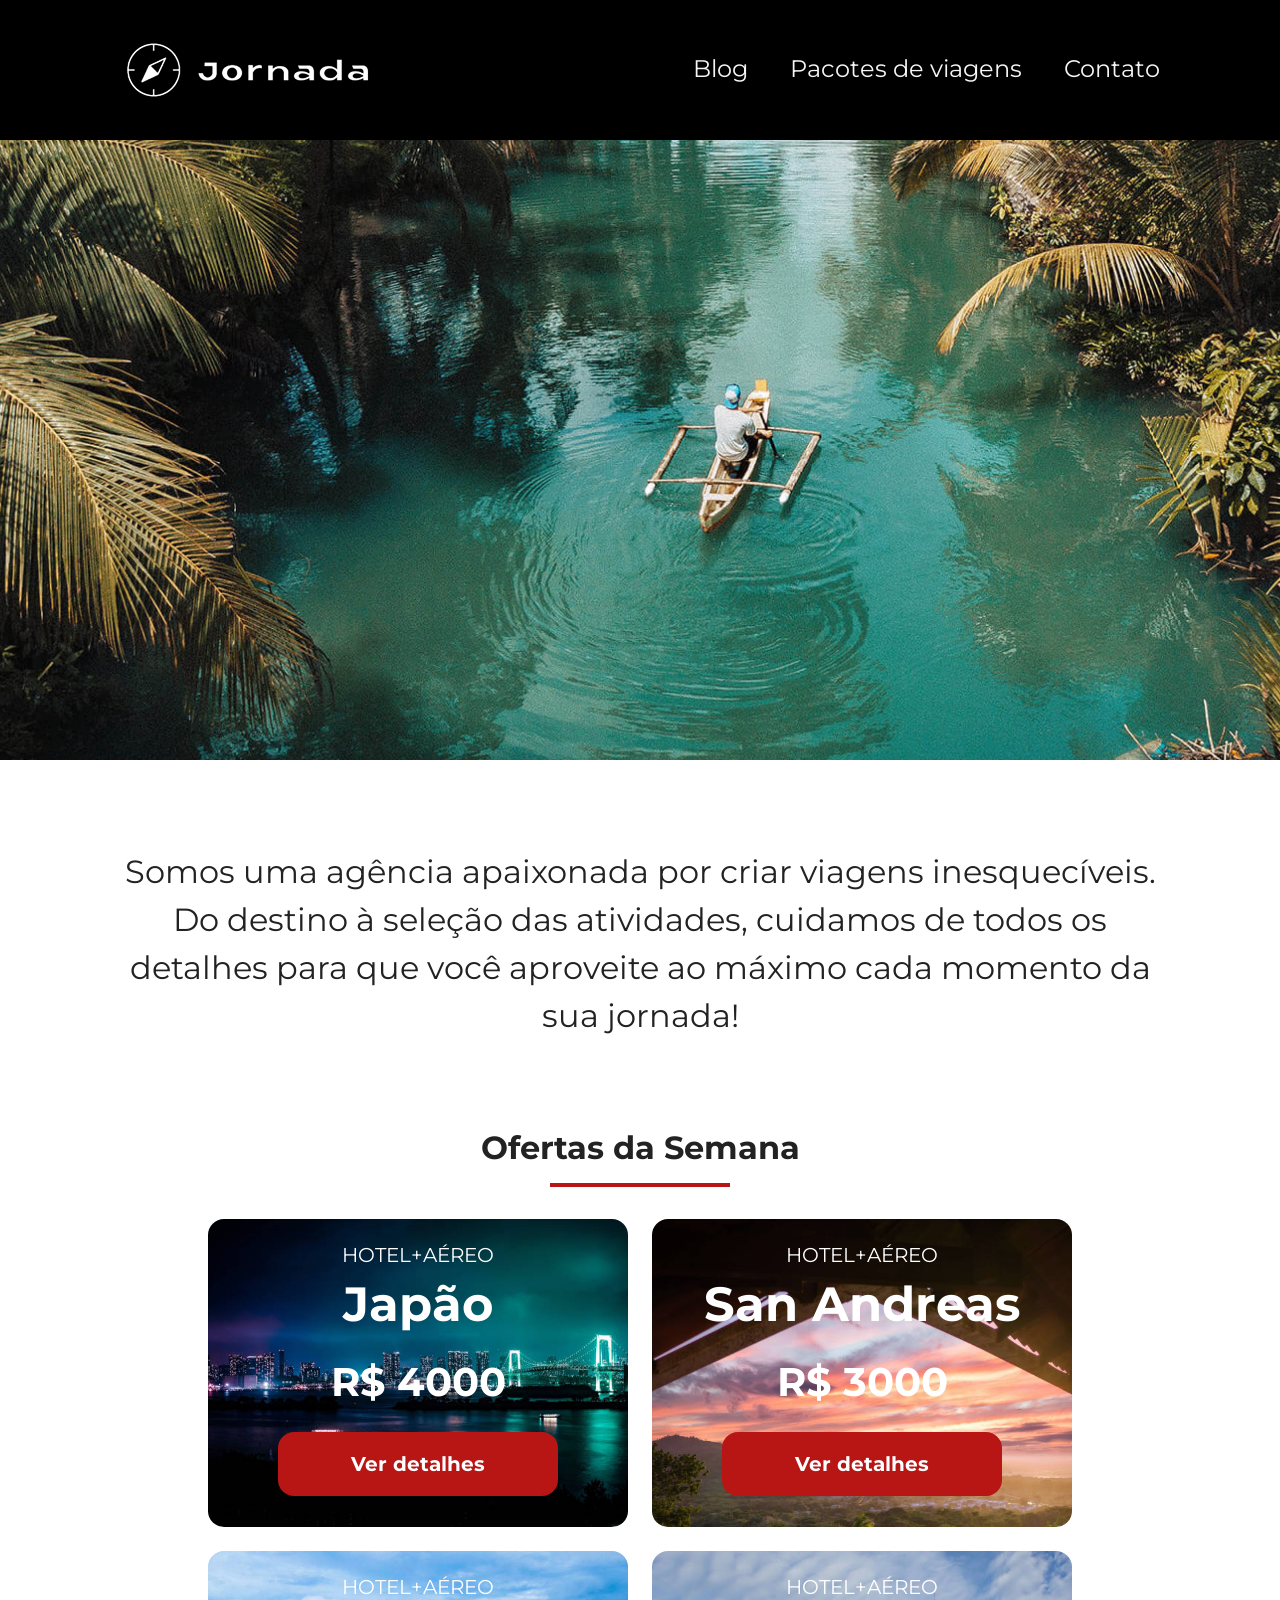
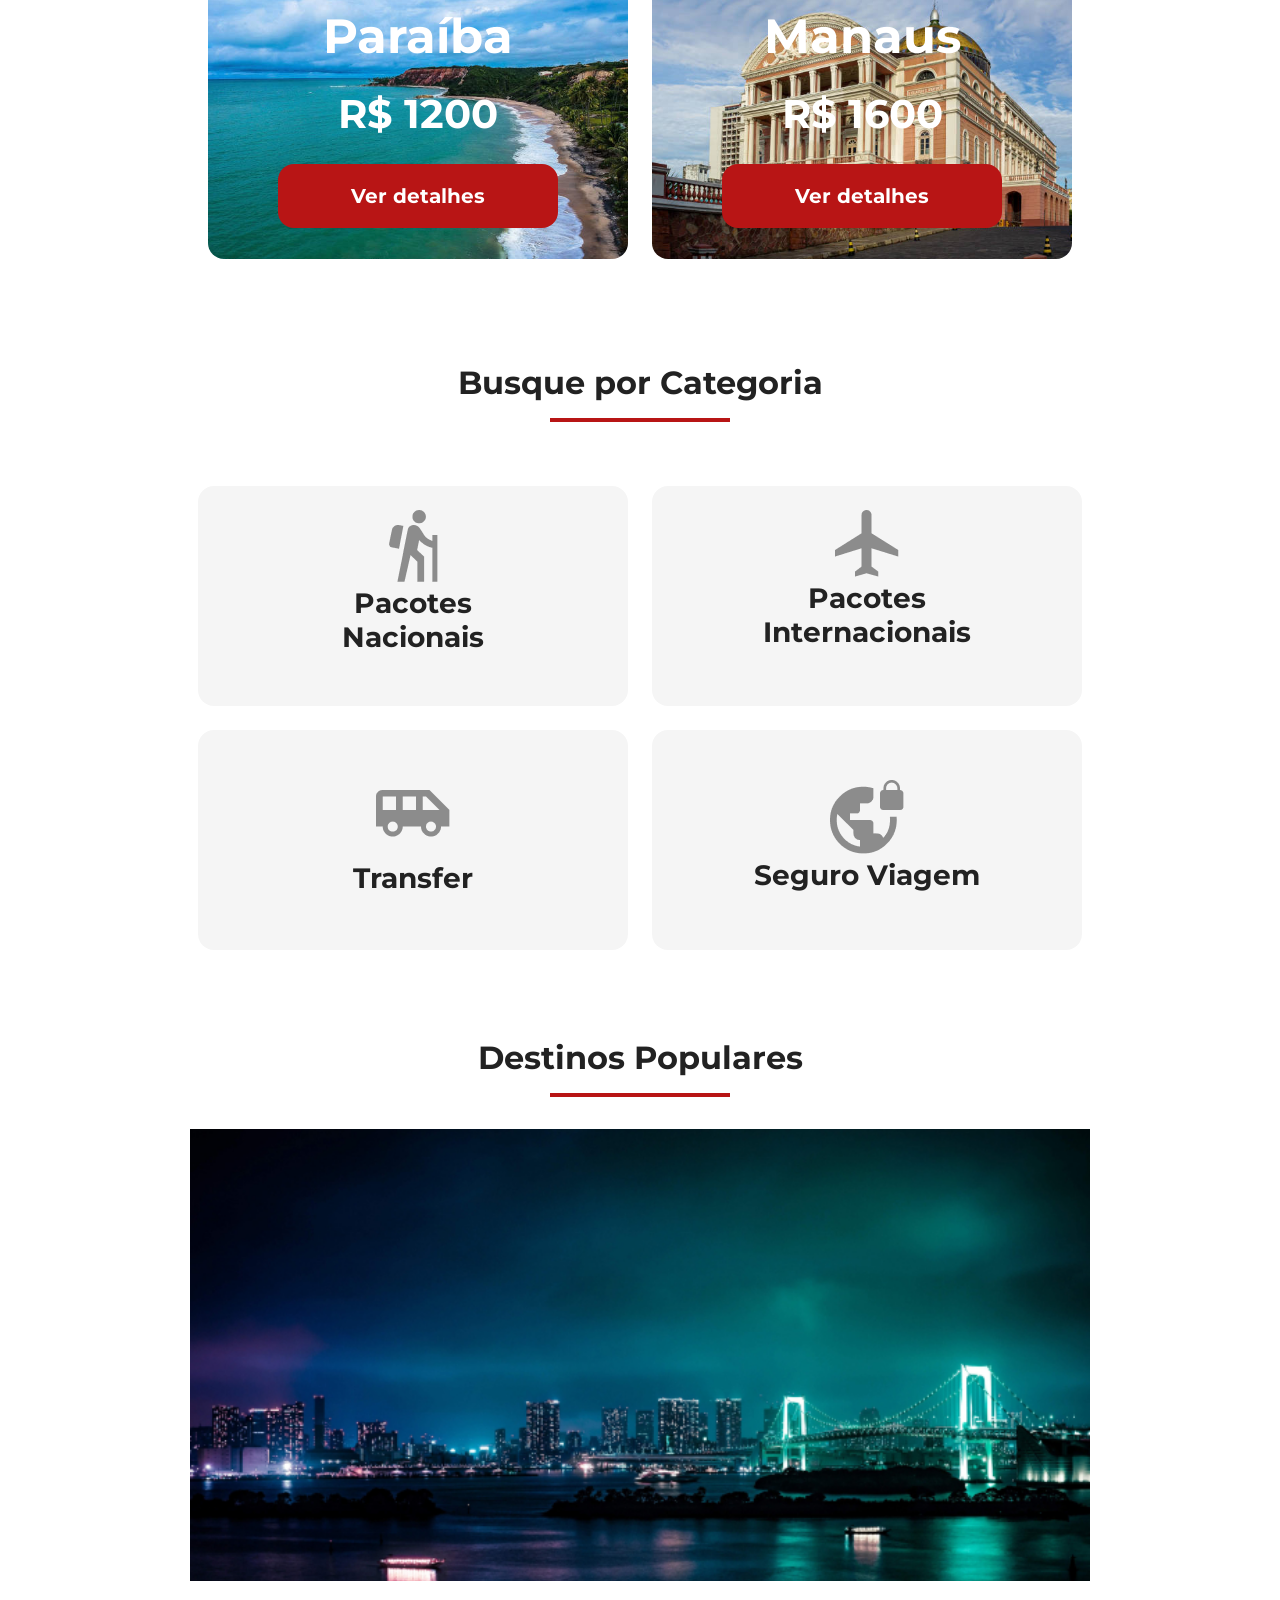
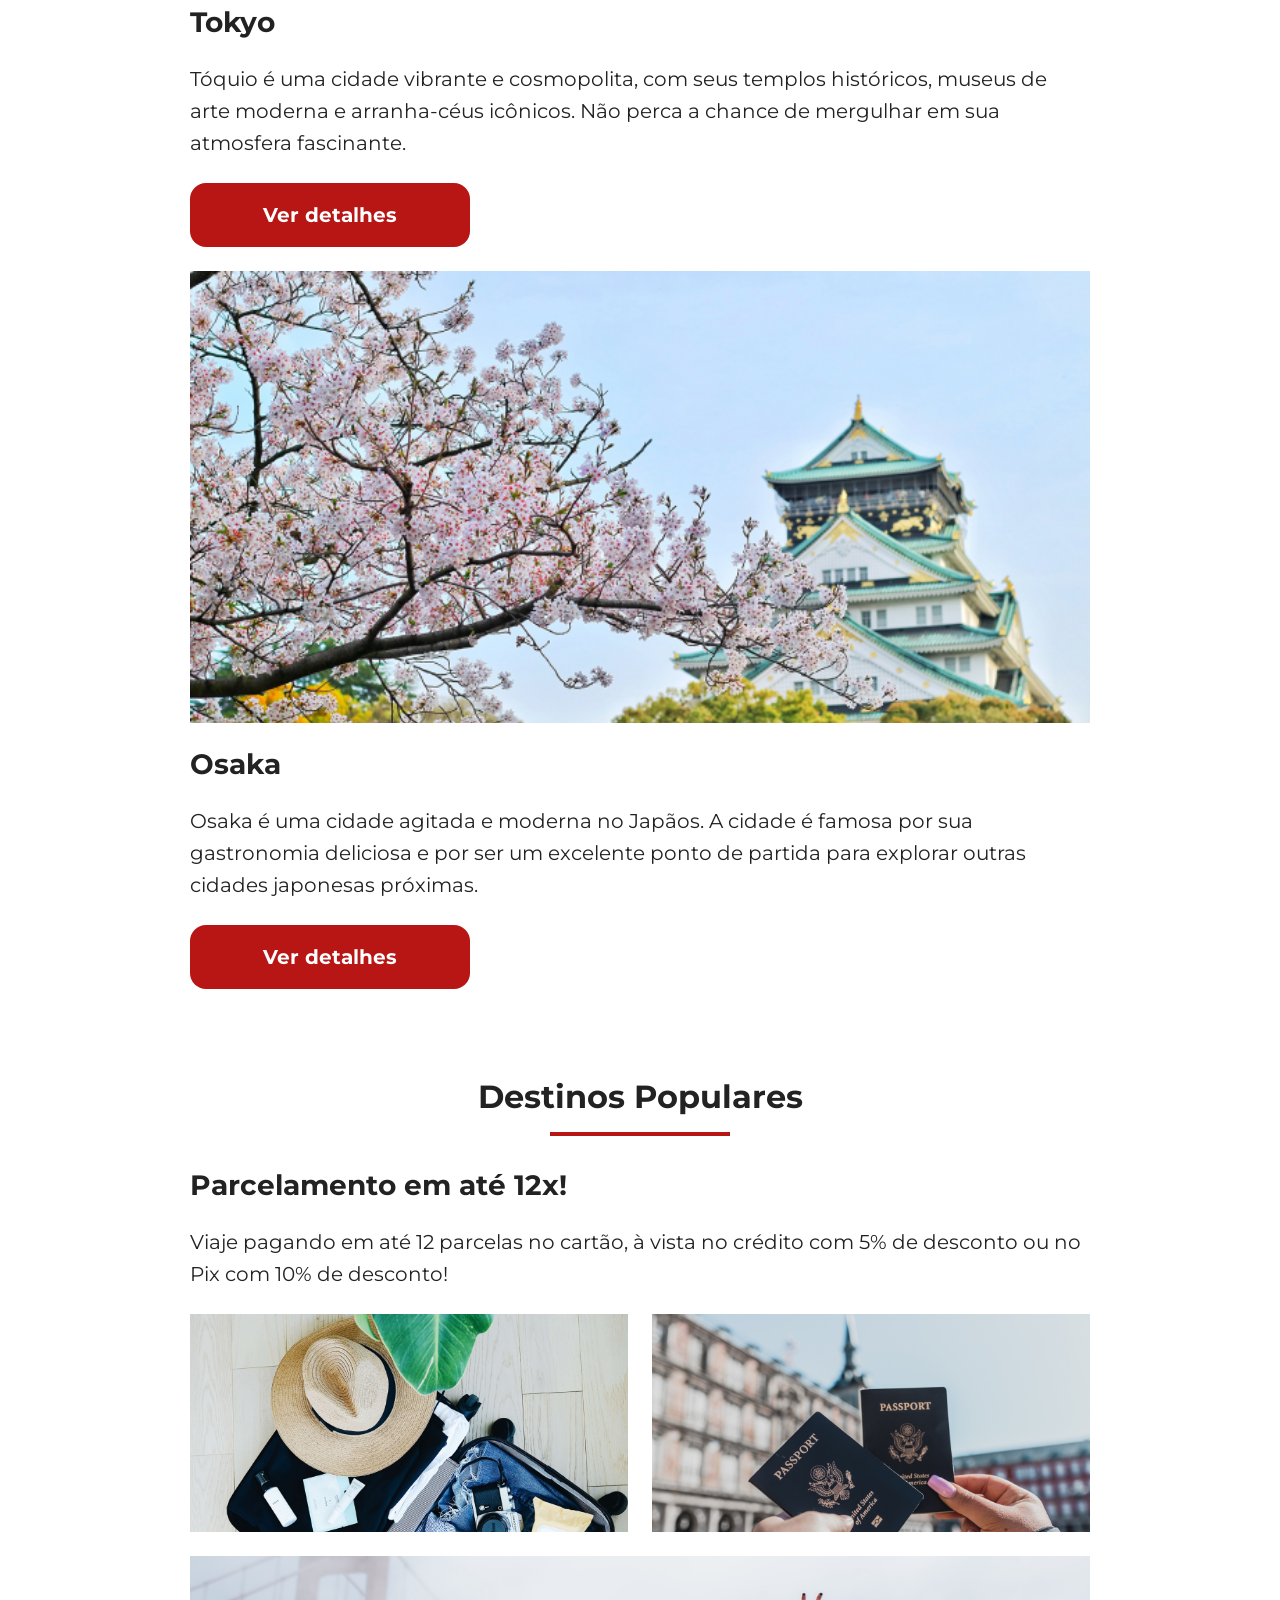
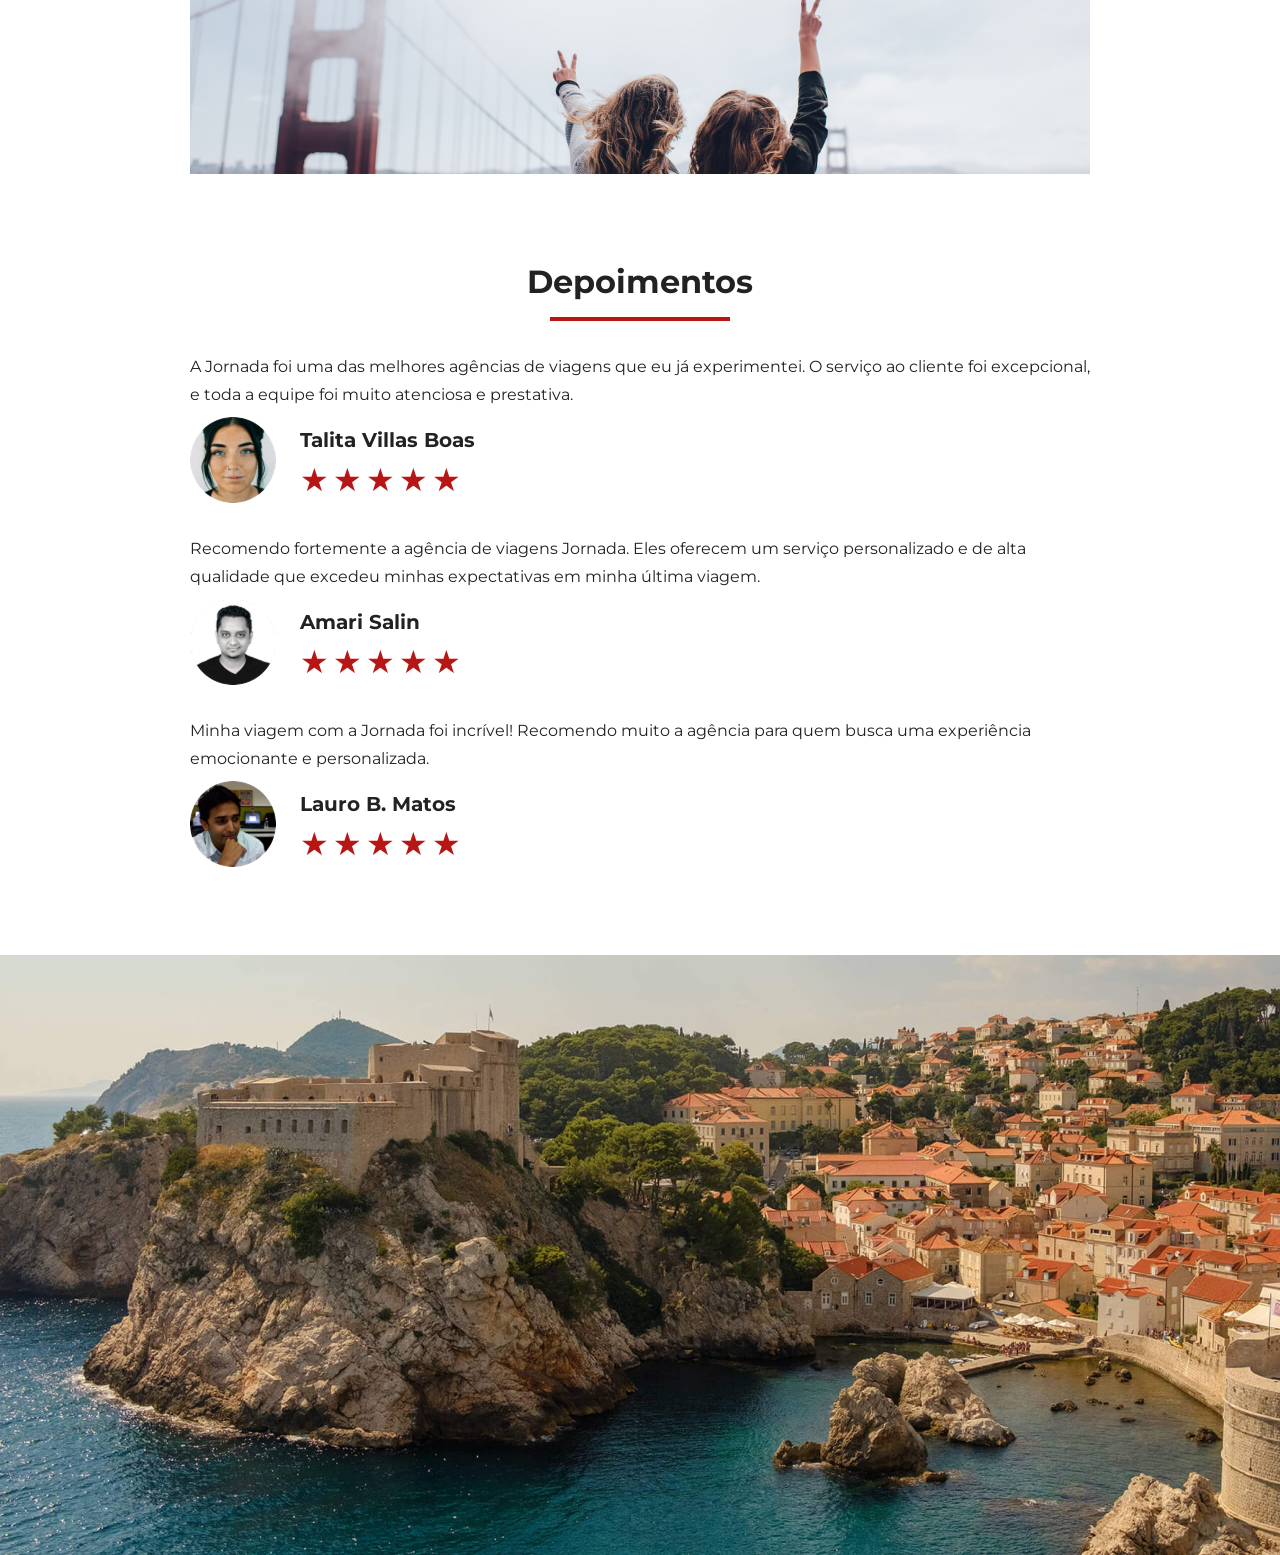
==== index.html @ adf01c49 "Adiciona imagem ao final da pagina" ====
<!doctype html>
<html lang="pt-br">
  <head>
    <meta charset="UTF-8" />
    <meta name="viewport" content="width=device-width, initial-scale=1.0" />
    <link rel="stylesheet" href="/css/style.css" />
    <title>Jornada Viagens</title>
  </head>

  <body>
    <header class="main-header">
      <a class="logo" href="index.html" title="voltar para a página inicial">
        <img
          class="img-mobile"
          src="/img/bulsola-jornada-branca.png"
          alt="Bulsola do logo Jornada Viagens na cor branco"
        />
        <img
          class="img-desktop"
          src="/img/bulsola-texto-jornada-branca.png"
          alt="Logo Jornada Viagens na cor branco"
        />
      </a>
      <div class="navigation-menu">
        <label for="menu">
          <img src="/img/menu.png" alt="menu" />
        </label>
        <input type="checkbox" id="menu" hidden />
        <nav>
          <ul class="list-links">
            <li>
              <a href="blog.html" target="_blank" title="Acessar Blog">Blog</a>
            </li>
            <li>
              <a
                href="pacotes.html"
                target="_blank"
                title="Acessar pacotes de viagens"
                >Pacotes de viagens</a
              >
            </li>
            <li>
              <a href="contato.html" target="_blank" title="Acessar Contato"
                >Contato</a
              >
            </li>
          </ul>
        </nav>
      </div>
    </header>
    <section class="hero">
      <div class="hero-img"></div>
      <h2>
        Somos uma agência apaixonada por criar viagens inesquecíveis. Do destino
        à seleção das atividades, cuidamos de todos os detalhes para que você
        aproveite ao máximo cada momento da sua jornada!
      </h2>
    </section>
    <section class="offers">
      <div class="section-title">
        <h2>Ofertas da Semana</h2>
        <hr />
      </div>
      <div class="offers-cards">
        <article class="card japao">
          <header>
            <p>HOTEL+AÉREO</p>
            <h3>
              Japão
              <br />
              <span>R$ 4000</span>
            </h3>
          </header>
          <footer>
            <a href="#" class="button">Ver detalhes</a>
          </footer>
        </article>

        <article class="card san-andreas">
          <header>
            <p>HOTEL+AÉREO</p>
            <h3>
              San Andreas
              <br />
              <span>R$ 3000</span>
            </h3>
          </header>
          <footer>
            <a href="#" class="button">Ver detalhes</a>
          </footer>
        </article>

        <article class="card paraiba">
          <header>
            <p>HOTEL+AÉREO</p>
            <h3>
              Paraíba
              <br />
              <span>R$ 1200</span>
            </h3>
          </header>
          <footer>
            <a href="#" class="button">Ver detalhes</a>
          </footer>
        </article>

        <article class="card manaus">
          <header>
            <p>HOTEL+AÉREO</p>
            <h3>
              Manaus
              <br />
              <span>R$ 1600</span>
            </h3>
          </header>
          <footer>
            <a href="#" class="button">Ver detalhes</a>
          </footer>
        </article>
      </div>
    </section>
    <section class="categories">
      <div class="section-title">
        <h2>Busque por Categoria</h2>
        <hr />
      </div>
      <div class="categories-cards">
        <a
          href="#"
          class="card"
          target="_blank"
          title="Busque pela categoria Pacotes Nacionais"
        >
          <img
            src="/img/icone-caminhada.png"
            alt="ícone cinza representando uma pessoa fazendo tracking"
          />
          <h3 class="content-title">
            Pacotes <br />
            Nacionais
          </h3>
        </a>

        <a
          href="#"
          class="card"
          target="_blank"
          title="Busque pela categoria Pacotes Internacionais"
        >
          <img
            src="/img/icone-aviao.png"
            alt="ícone cinza representando um avião"
          />
          <h3 class="content-title">
            Pacotes <br />
            Internacionais
          </h3>
        </a>

        <a
          href="#"
          class="card single-line transfer"
          target="_blank"
          title="Busque pela categoria Transfer"
        >
          <img
            src="/img/icone-onibus.png"
            alt="ícone cinza representando um ônibus"
          />
          <h3 class="content-title">Transfer</h3>
        </a>

        <a
          href="#"
          class="card single-line"
          target="_blank"
          title="Busque pela categoria Seguro Viagem"
        >
          <img
            src="/img/icone-globo-com-cadiado.png"
            alt="ícone cinza representando o planeta terra com um cadeado"
          />
          <h3 class="content-title">Seguro Viagem</h3>
        </a>
      </div>
    </section>
    <section class="destinations">
      <div class="section-title">
        <h2>Destinos Populares</h2>
        <hr />
      </div>
      <div class="destination-items">
        <article class="item tokyo">
          <header>
            <div class="img-item"></div>
            <h4 class="content-title">Tokyo</h4>
          </header>
          <p class="content-text">
            Tóquio é uma cidade vibrante e cosmopolita, com seus templos
            históricos, museus de arte moderna e arranha-céus icônicos. Não
            perca a chance de mergulhar em sua atmosfera fascinante.
          </p>
          <footer>
            <a
              href="#"
              class="button"
              target="_blank"
              title="Veja mais detalhes de destino Tokyo"
              >Ver detalhes</a
            >
          </footer>
        </article>

        <article class="item osaka">
          <header>
            <div class="img-item"></div>
            <h4 class="content-title">Osaka</h4>
          </header>
          <p class="content-text">
            Osaka é uma cidade agitada e moderna no Japãos. A cidade é famosa
            por sua gastronomia deliciosa e por ser um excelente ponto de
            partida para explorar outras cidades japonesas próximas.
          </p>
          <footer>
            <a
              href="#"
              class="button"
              target="_blank"
              title="Veja mais detalhes do destino Osaka"
              >Ver detalhes</a
            >
          </footer>
        </article>
      </div>
    </section>
    <section class="payments">
      <div class="section-title">
        <h2>Destinos Populares</h2>
        <hr />
      </div>
      <div class="content-container">
        <div class="text-content">
          <h3 class="content-title">Parcelamento em até 12x!</h3>
          <p class="content-text">
            Viaje pagando em até 12 parcelas no cartão, à vista no crédito com
            5% de desconto ou no Pix com 10% de desconto!
          </p>
        </div>
        <div class="image-gallery">
          <div class="image first"></div>
          <div class="image second"></div>
          <div class="image third colspan-2"></div>
        </div>
      </div>
    </section>
    <section class="testimonials">
      <div class="section-title">
        <h2>Depoimentos</h2>
        <hr /> 
      </div>
      <div class="testimonials-container">
        <article>
          <header>
            <p>A Jornada foi uma das melhores agências de viagens que eu já experimentei. O serviço ao cliente foi excepcional, e toda a equipe foi muito atenciosa e prestativa.</p>
          </header>
          <footer>
            <img src="/img/avatar-talita.png" alt="imagem de perfil de Talita Villas Boas">
            <div class="profile-content">
              <h4>Talita Villas Boas</h4>
              <div class="rating">
                <span class="star">★</span>
                <span class="star">★</span>
                <span class="star">★</span>
                <span class="star">★</span>
                <span class="star">★</span>
              </div>
            </div>
          </footer>
        </article>
        <article>
          <header>
            <p>Recomendo fortemente a agência de viagens Jornada. Eles oferecem um serviço personalizado e de alta qualidade que excedeu minhas expectativas em minha última viagem.</p>
          </header>
          <footer>
            <img src="/img/avatar-amari.png" alt="imagem de perfil de Talita Villas Boas">
            <div class="profile-content">
              <h4>Amari Salin</h4>
              <div class="rating">
                <span class="star">★</span>
                <span class="star">★</span>
                <span class="star">★</span>
                <span class="star">★</span>
                <span class="star">★</span>
              </div>
            </div>
          </footer>
        </article>
        <article>
          <header>
            <p>Minha viagem com a Jornada foi incrível! Recomendo muito a agência para quem busca uma experiência emocionante e personalizada.</p>
          </header>
          <footer>
            <img src="/img/avatar-lauro.png" alt="imagem de perfil de Talita Villas Boas">
            <div class="profile-content">
              <h4>Lauro B. Matos</h4>
              <div class="rating">
                <span class="star">★</span>
                <span class="star">★</span>
                <span class="star">★</span>
                <span class="star">★</span>
                <span class="star">★</span>
              </div>
            </div>
          </footer>
        </article>
      </div>
    </section>
    <div class="bottom-hero">
      <div class="hero-img"></div>
    </div>
    <footer></footer>
  </body>
</html>
---- css/style.css ----
@import url(global.css);
@import url(header.css);
@import url(hero.css);
@import url(offers.css);
@import url(categories.css);
@import url(destinations.css);
@import url(payments.css);
@import url(testimonials.css);
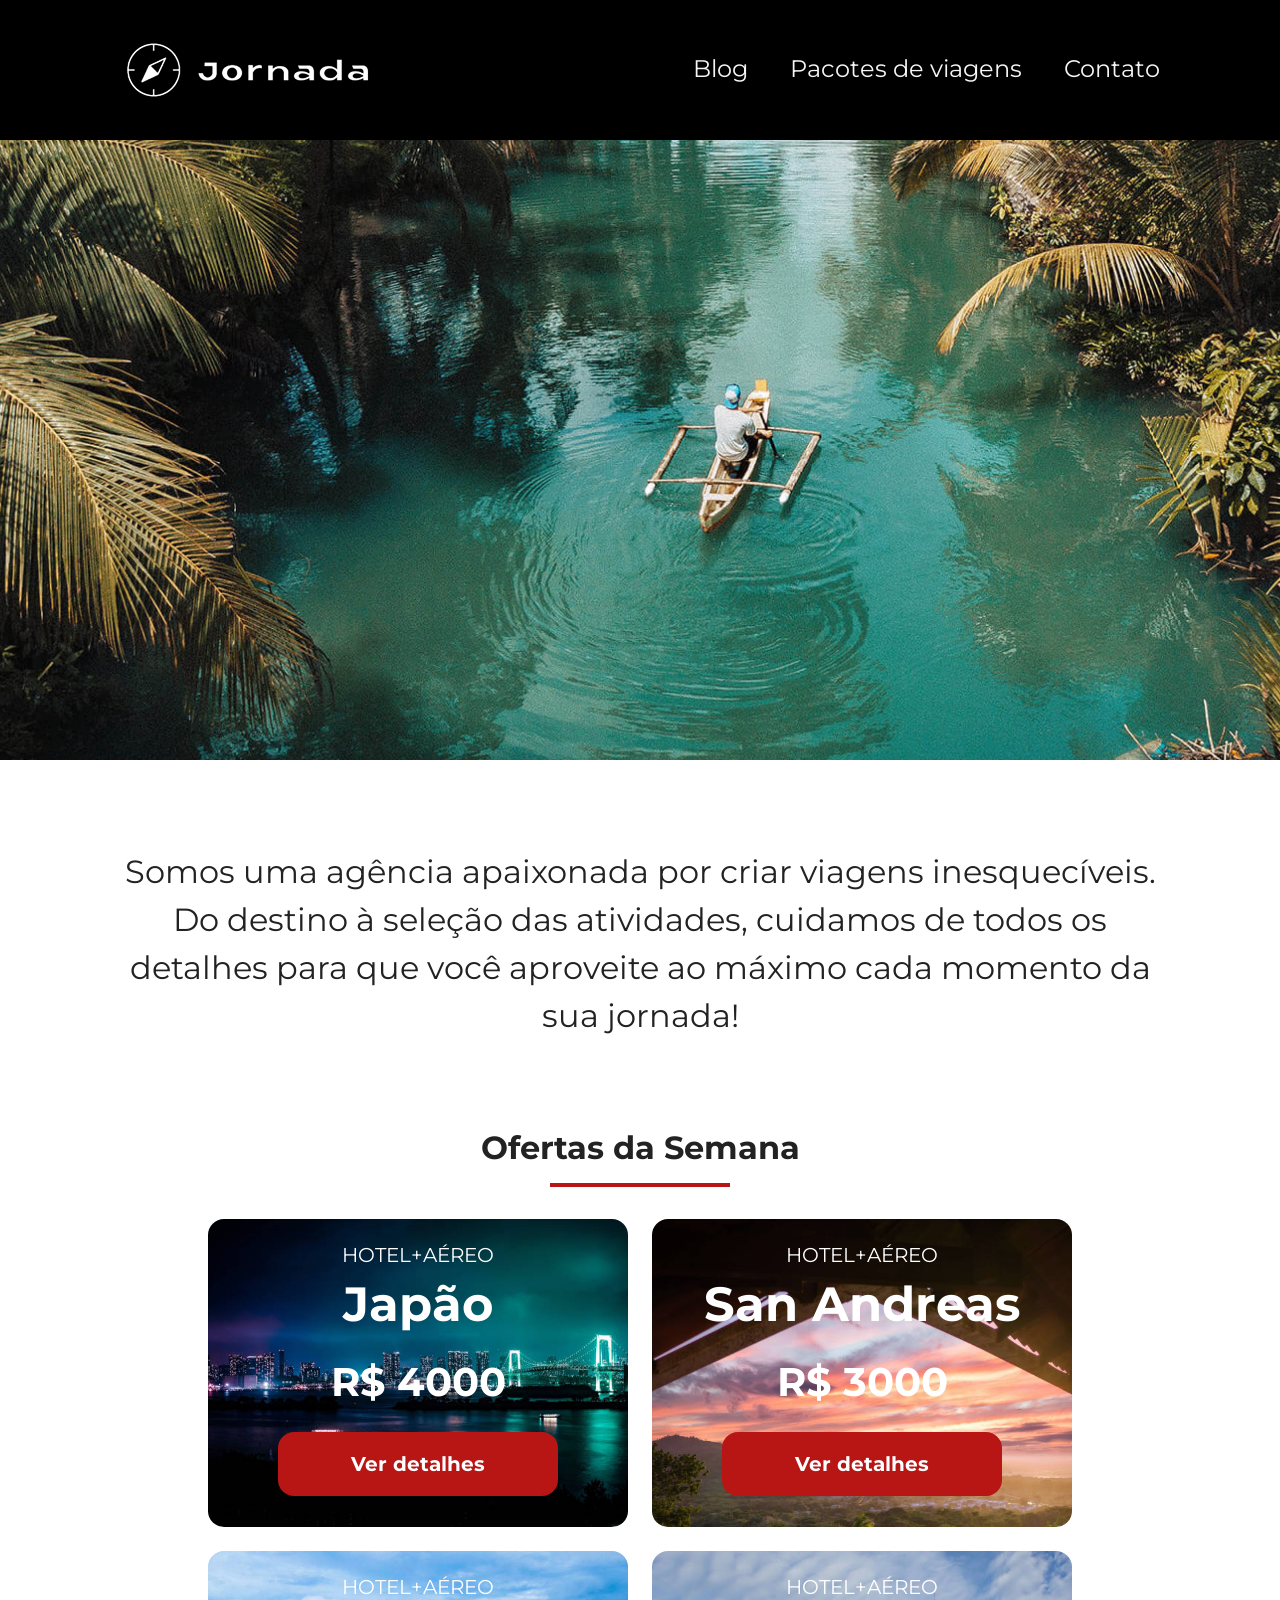
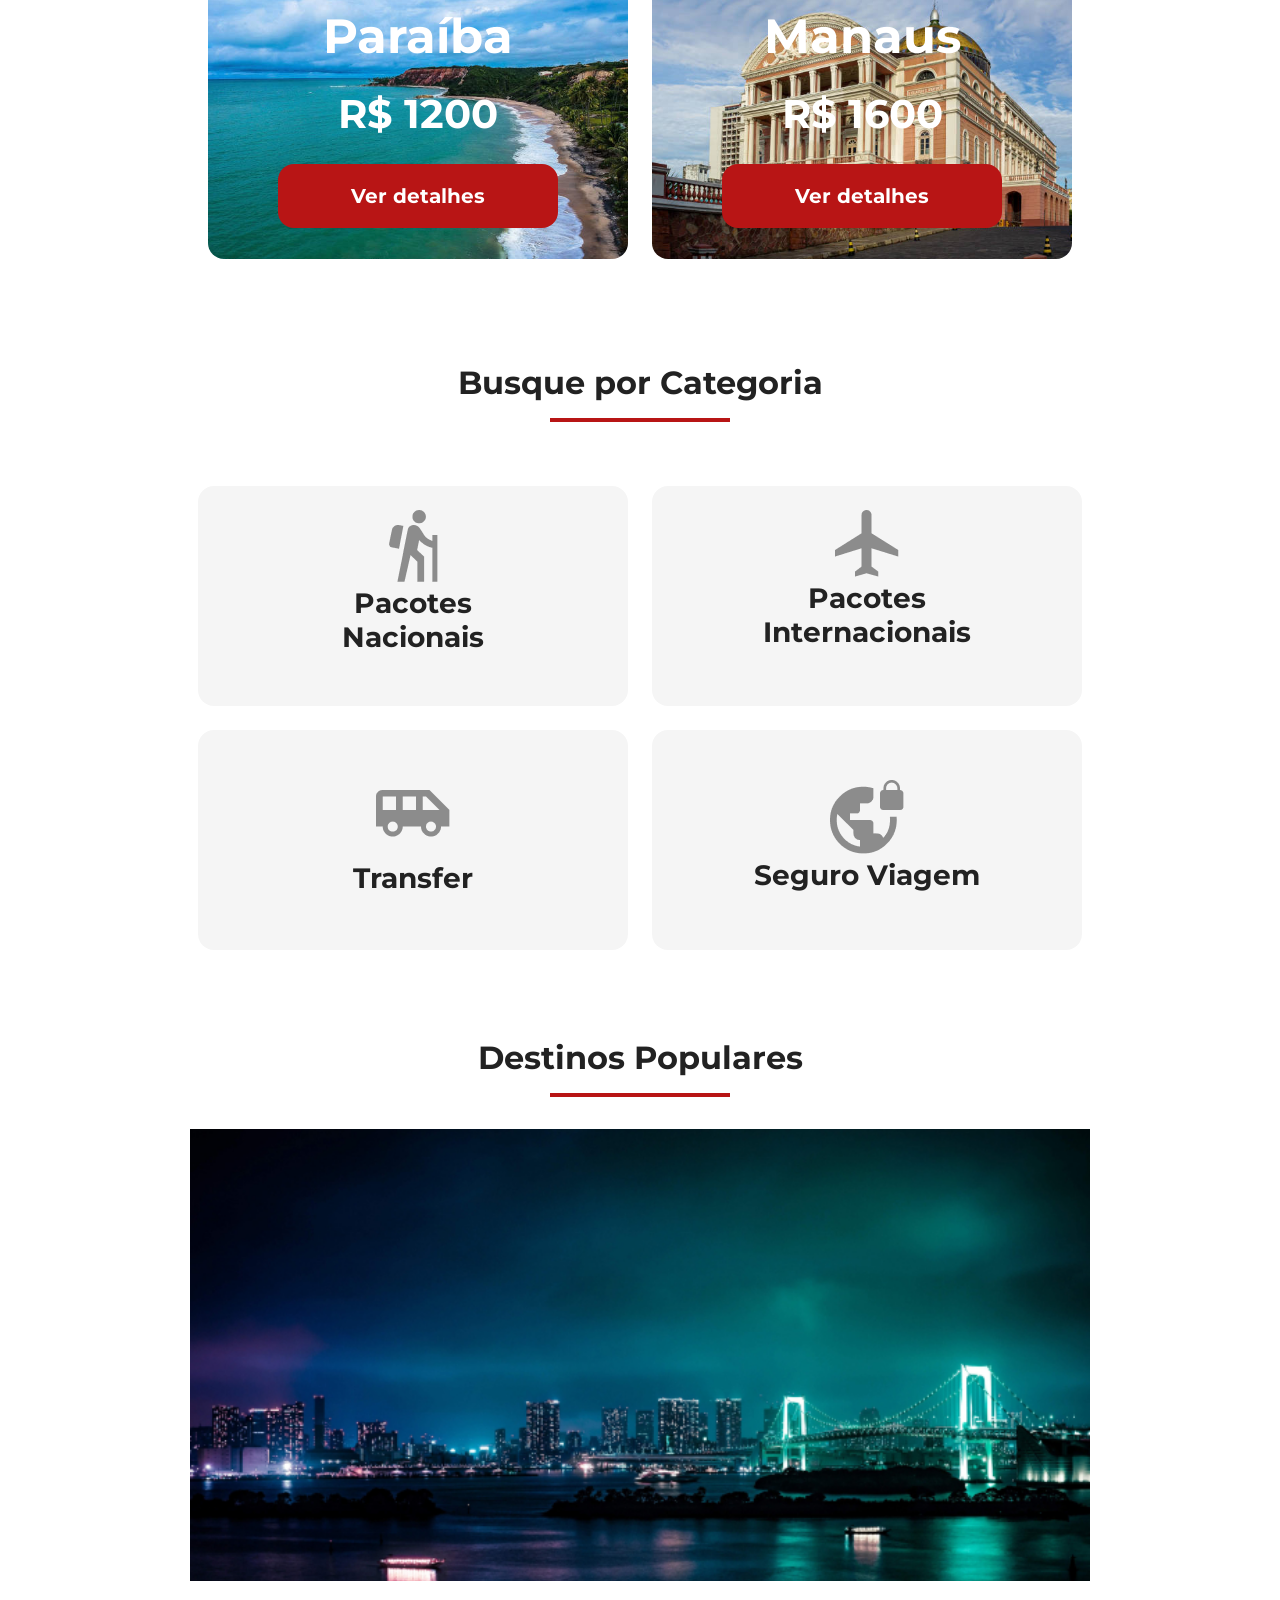
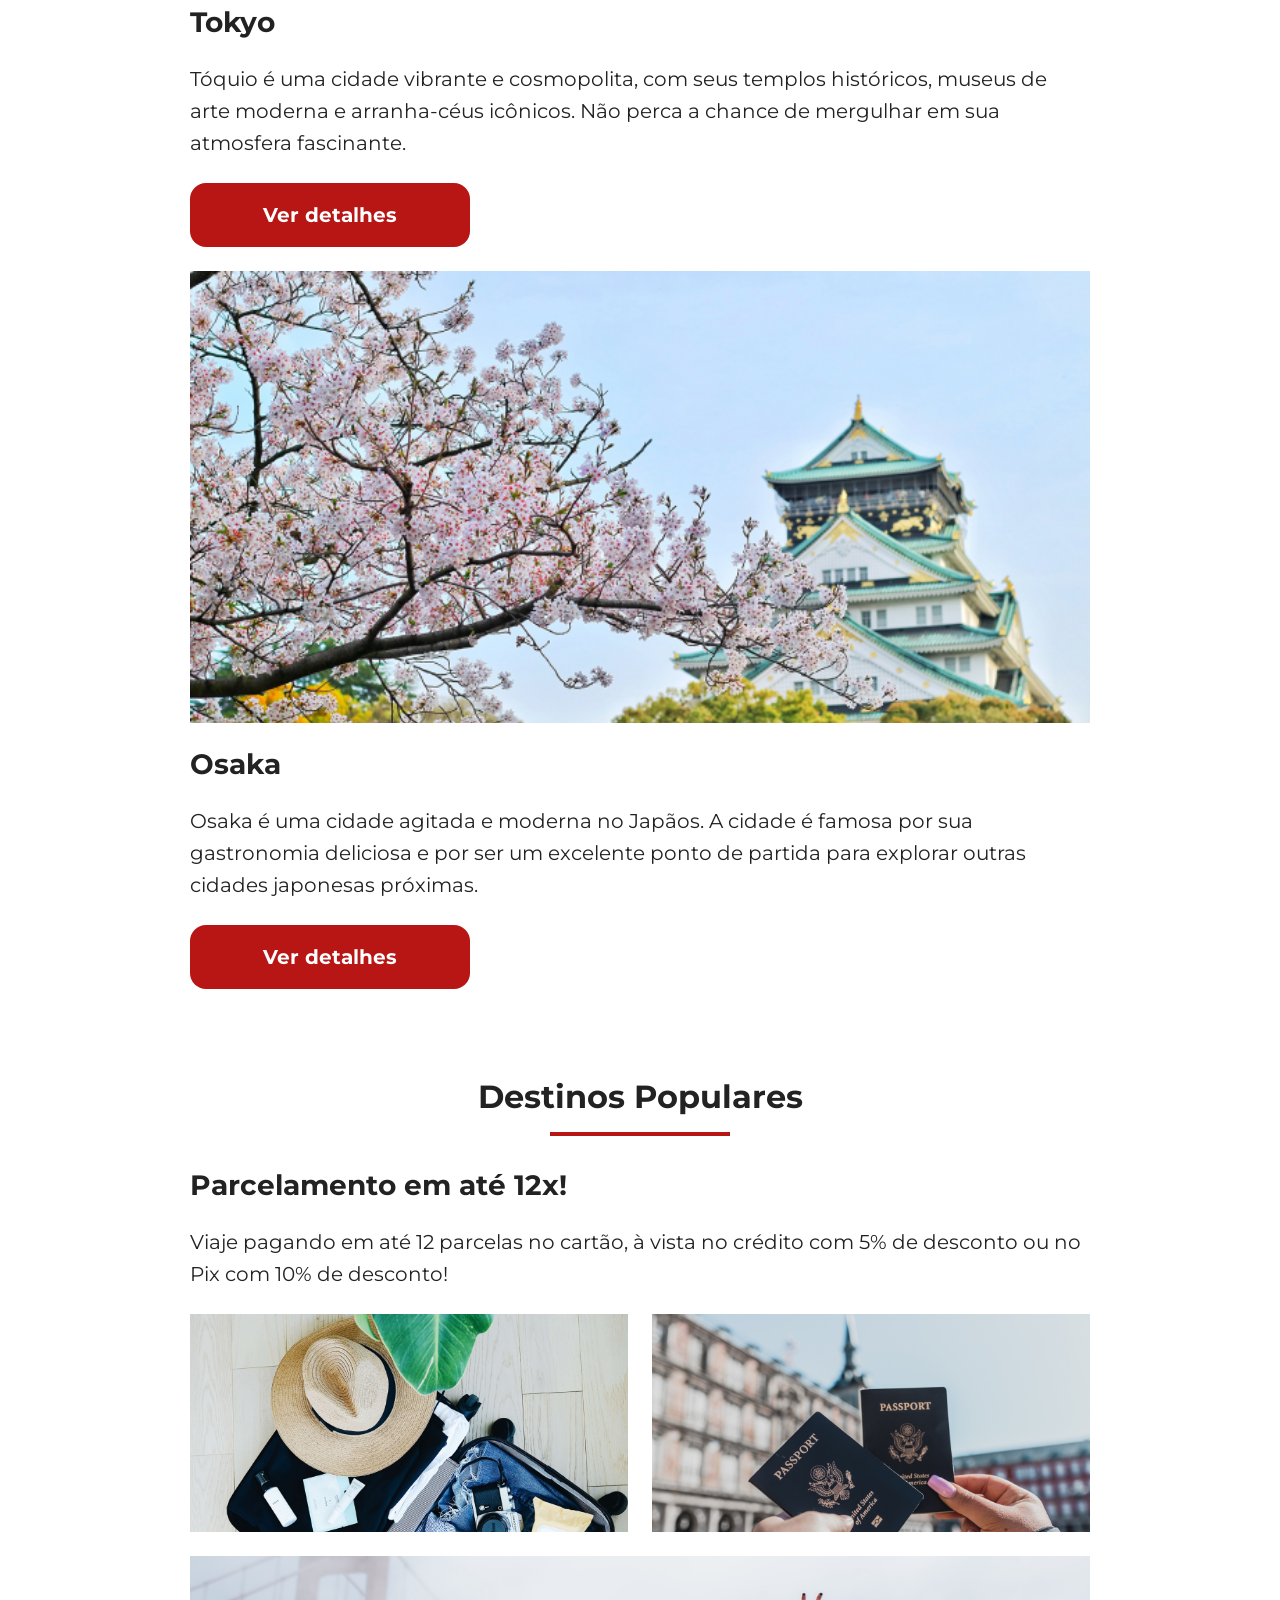
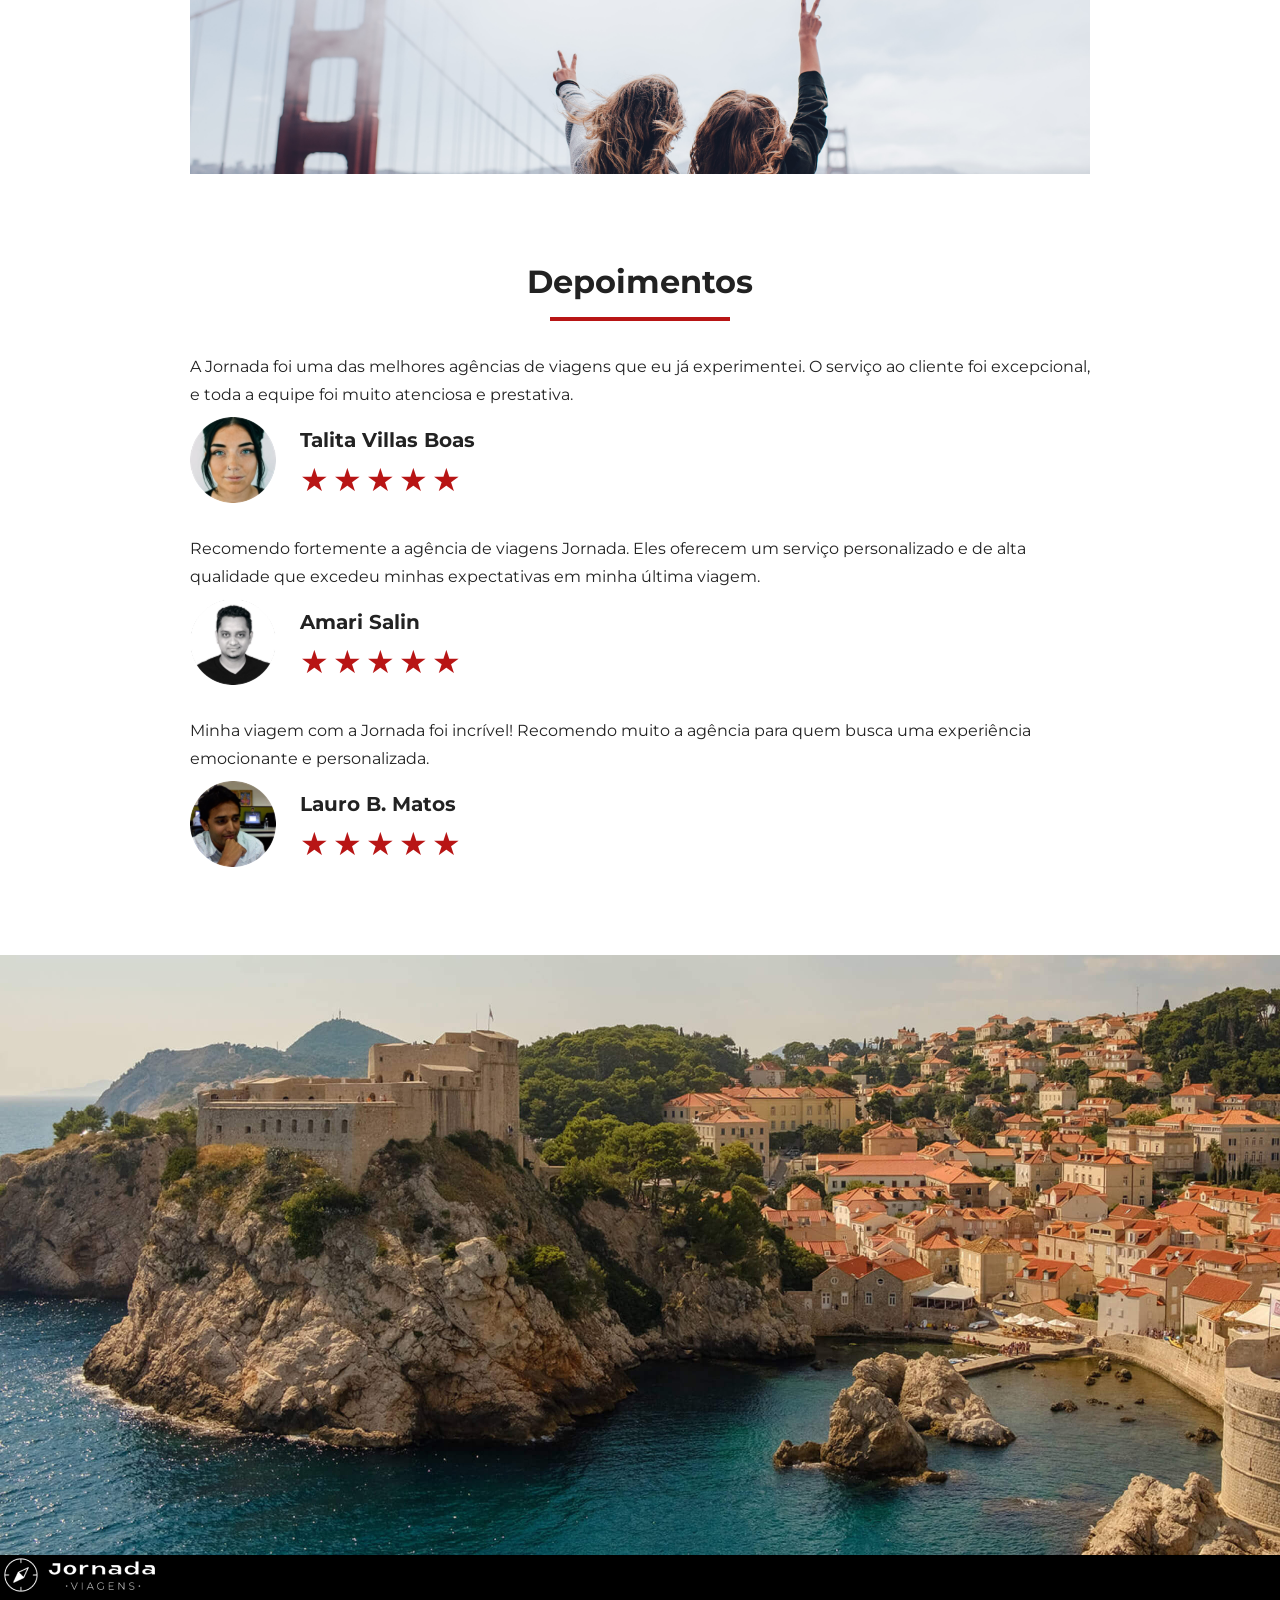
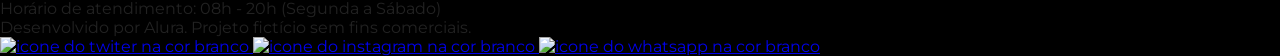
==== commit 59367747: "Adiciona imagens e estrutura do footer" ====
--- a/index.html
+++ b/index.html
@@ -318,6 +318,23 @@
     <div class="bottom-hero">
       <div class="hero-img"></div>
     </div>
-    <footer></footer>
+    <footer class="main-footer">
+      <div>
+        <img src="/img/logo-footer.png" alt="logo completo Jornada Viagens" />
+        <p>Horário de atendimento: 08h - 20h (Segunda a Sábado)</p>
+        <p>Desenvolvido por Alura. Projeto fictício sem fins comerciais.</p>
+      </div>
+      <div>
+        <a href="#" target="_blank" title="Acesse o twiter do Jornada Viagem">
+          <img src="img/icone-twiter.png" alt="icone do twiter na cor branco">
+        </a>
+        <a href="#" target="_blank" title="Acesse o instagram do Jornada Viagem">
+          <img src="img/icone-instagram.png" alt="icone do instagram na cor branco">
+        </a>
+        <a href="#" target="_blank" title="Acesse o whatsapp do Jornada Viagem">
+          <img src="img/icone-whatsapp.png" alt="icone do whatsapp na cor branco">
+        </a>
+      </div>
+    </footer>
   </body>
 </html>
--- a/css/style.css
+++ b/css/style.css
@@ -5,4 +5,5 @@
 @import url(categories.css);
 @import url(destinations.css);
 @import url(payments.css);
-@import url(testimonials.css);+@import url(testimonials.css);
+@import url(footer.css);
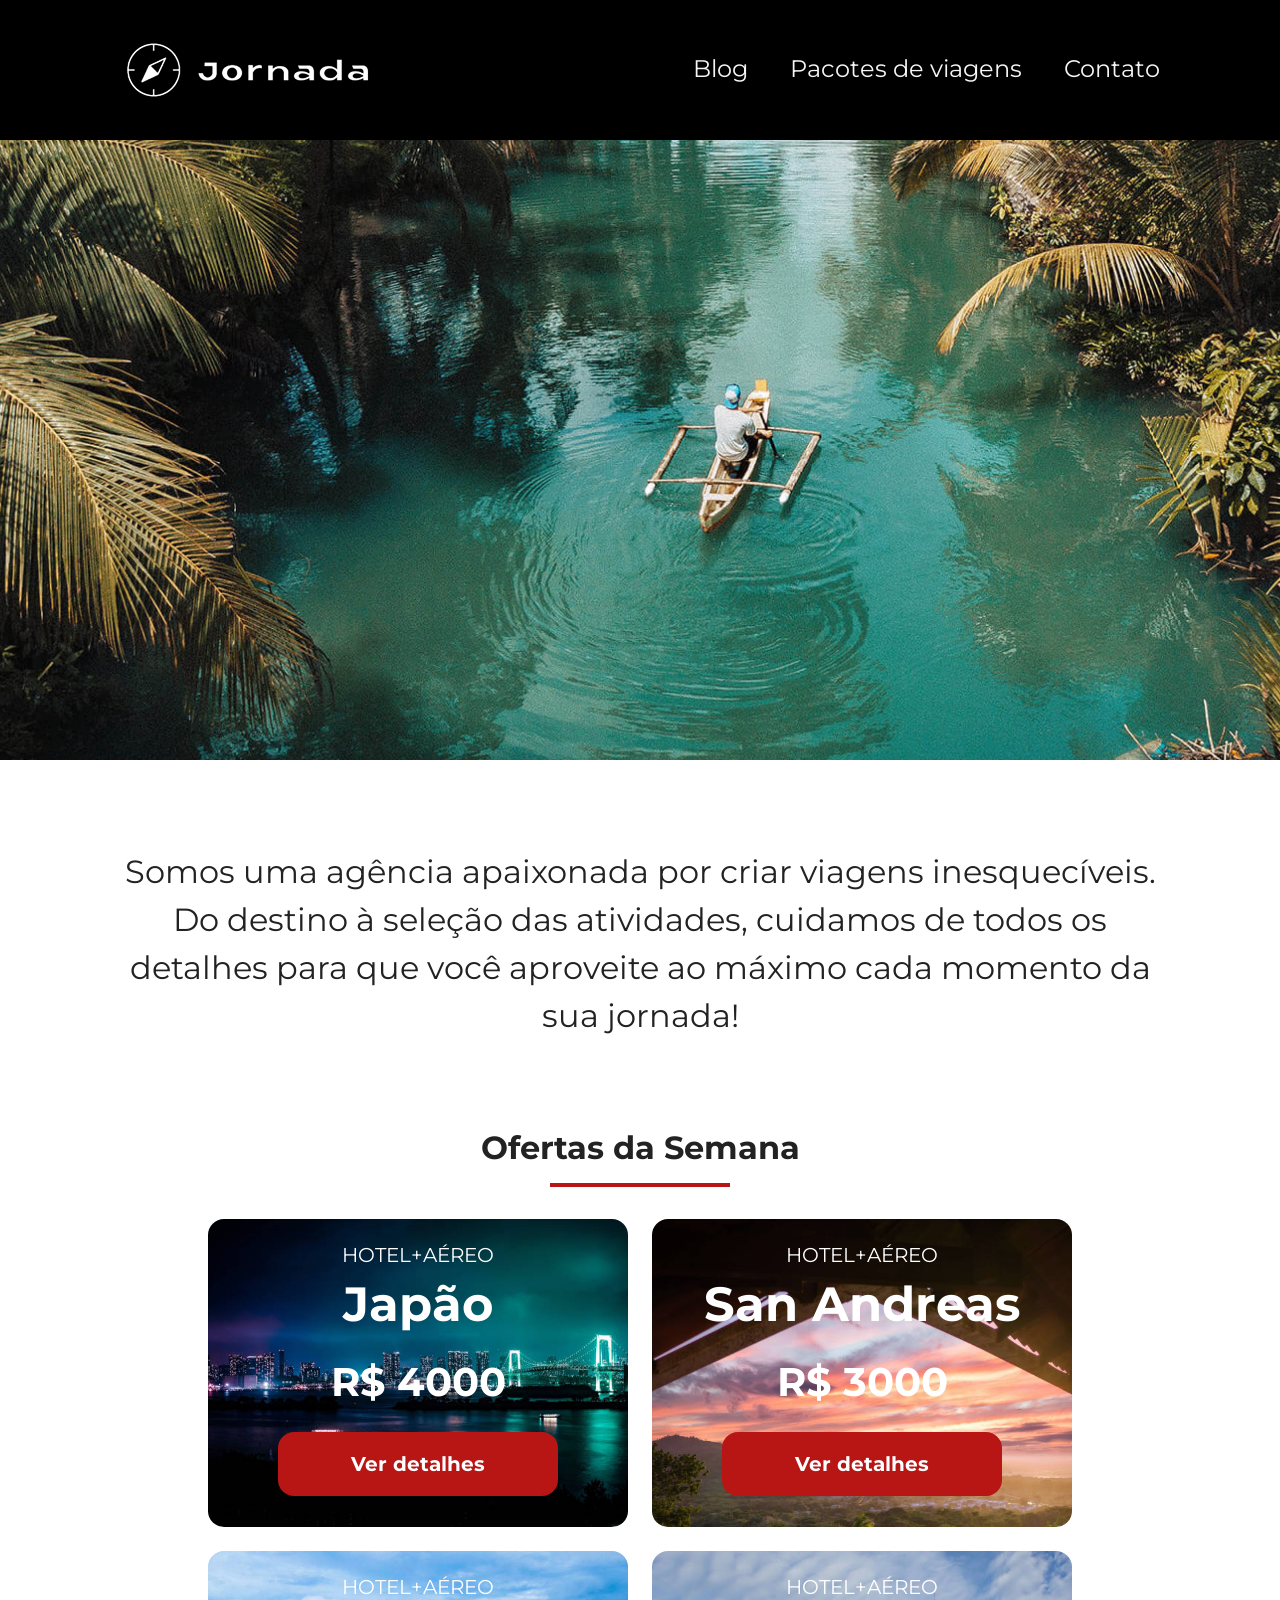
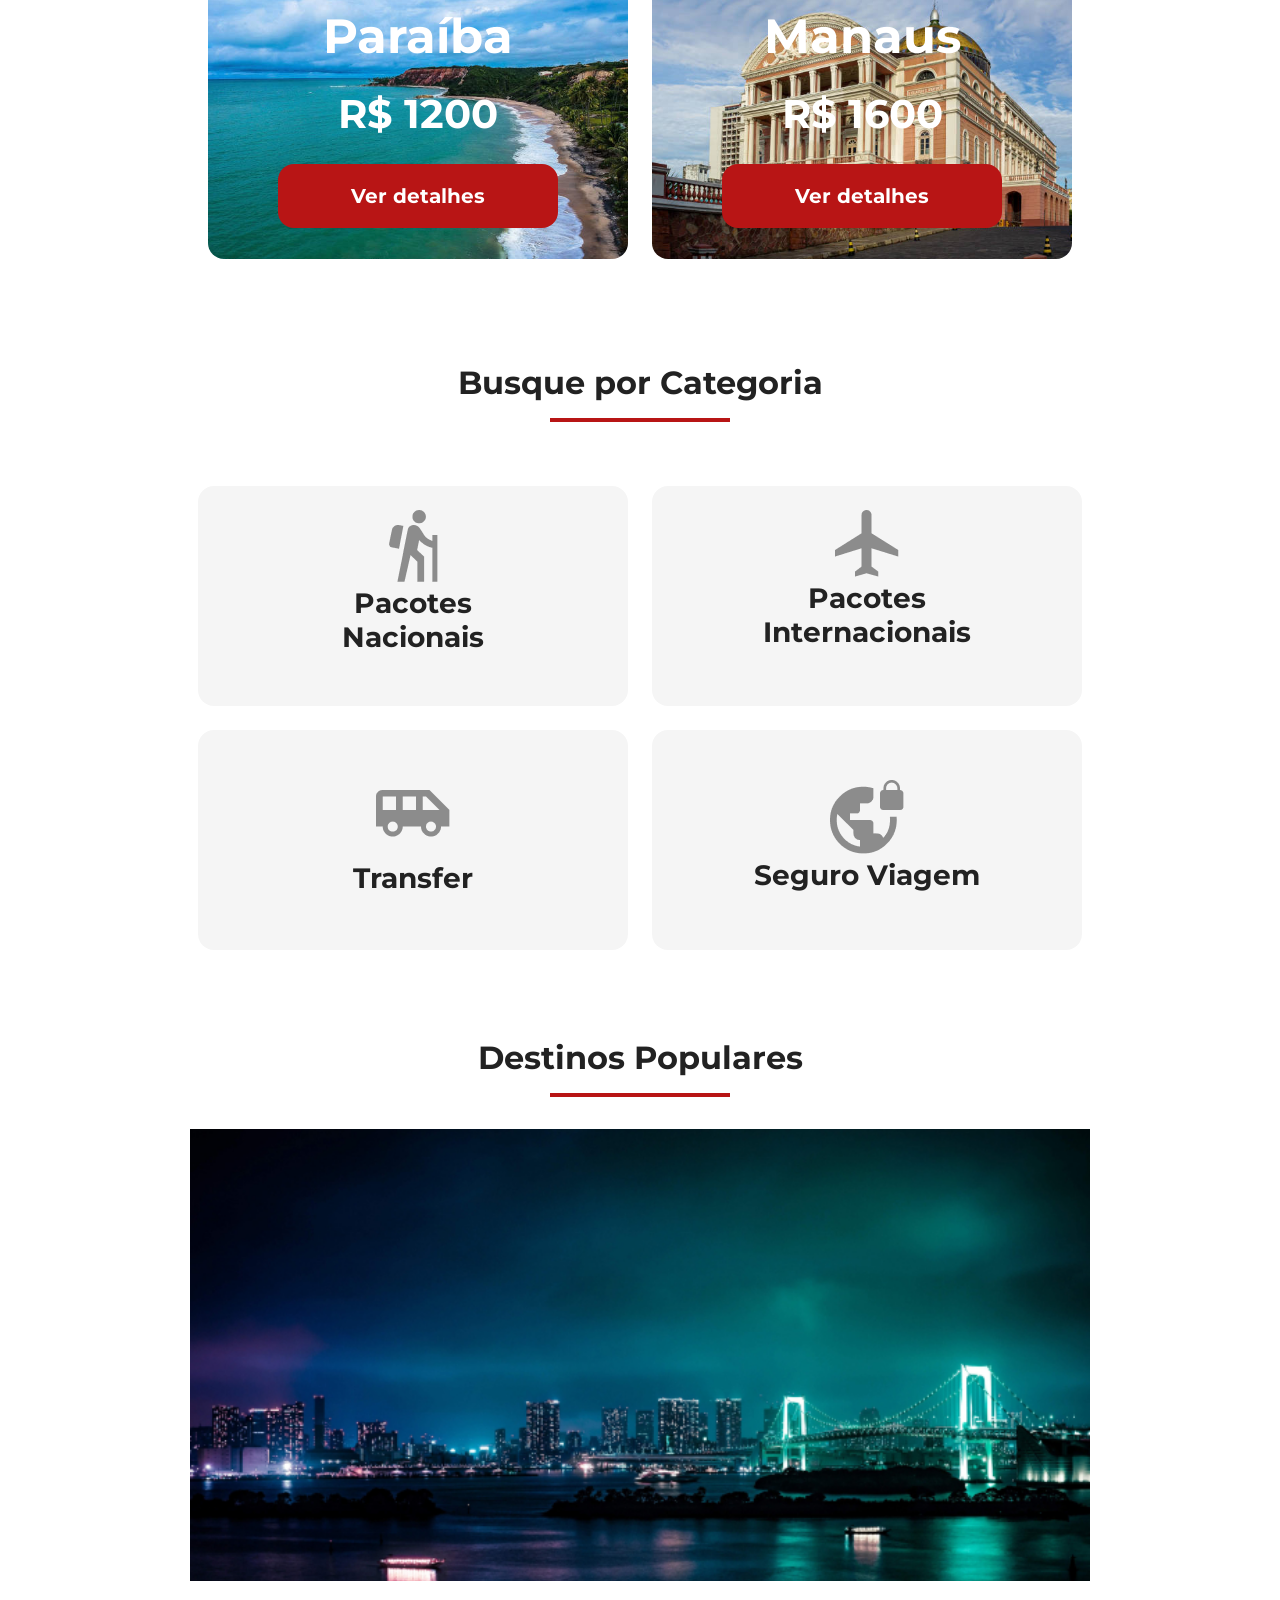
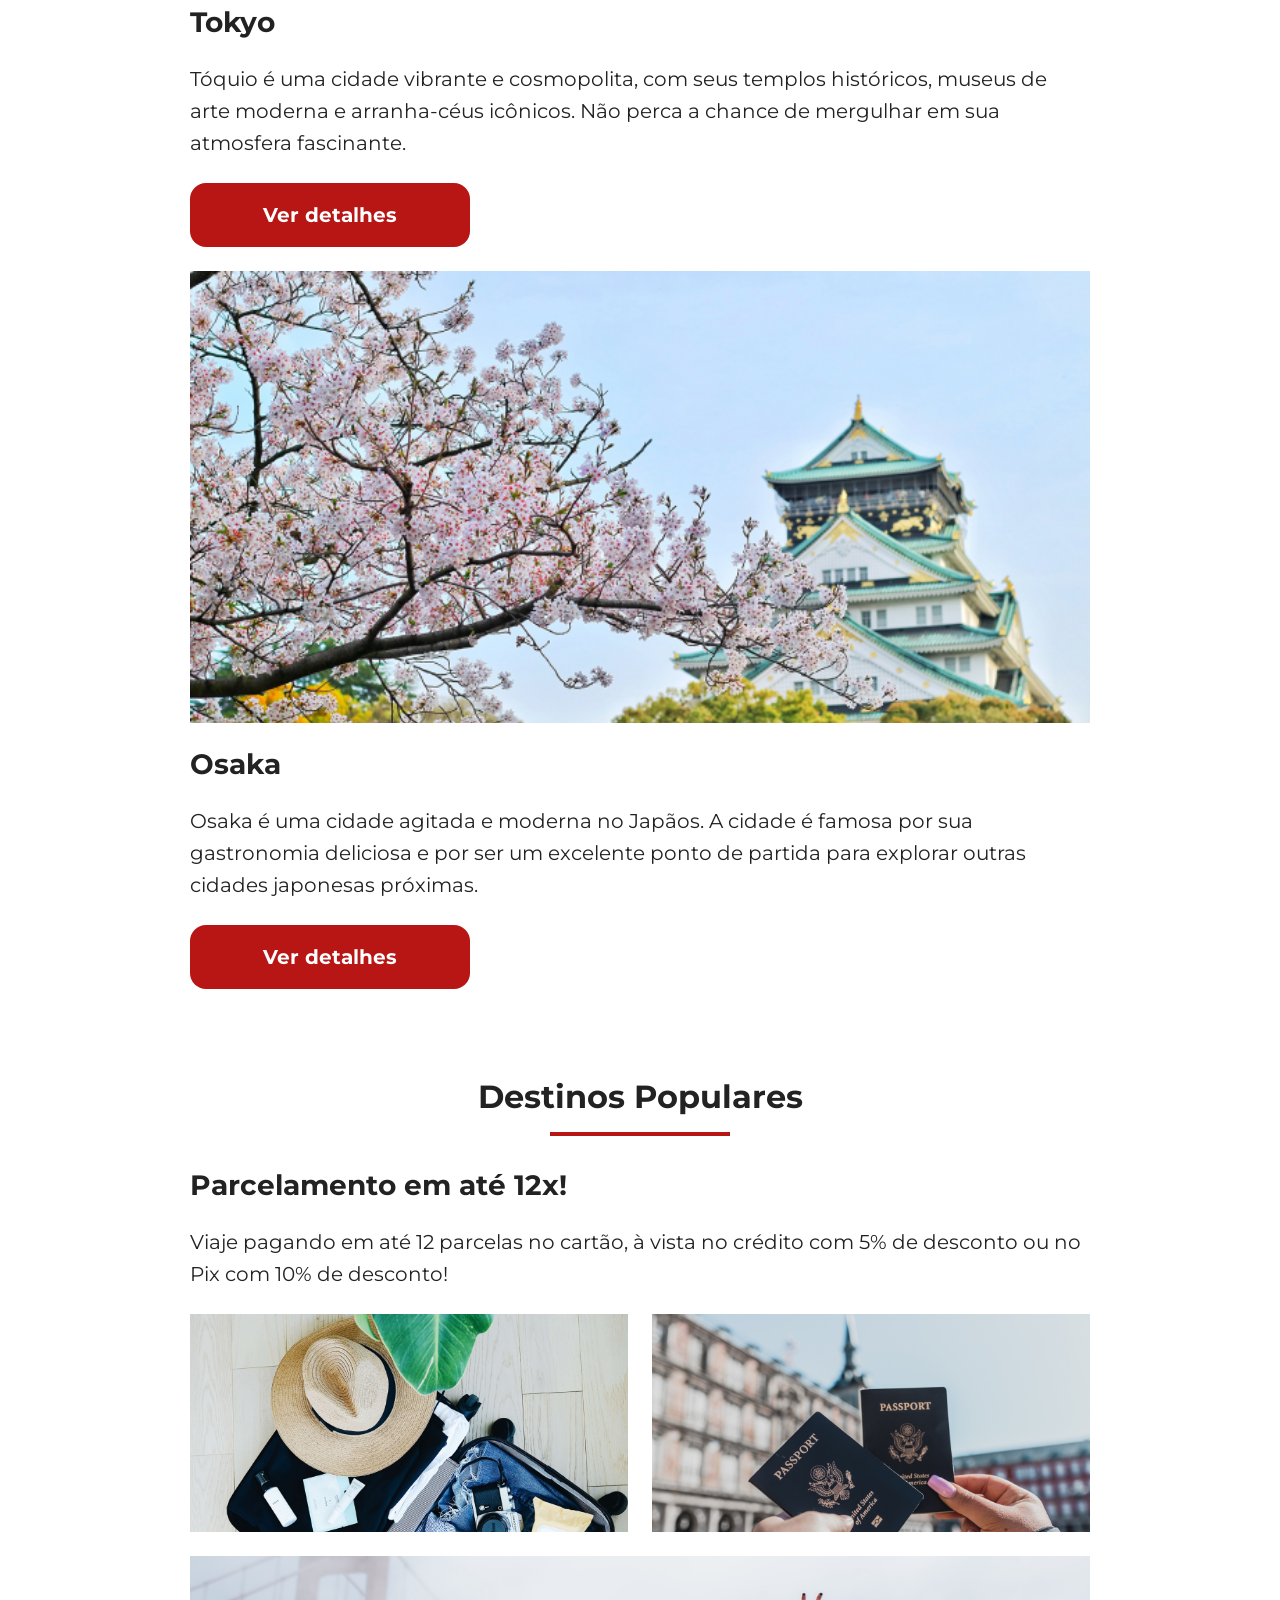
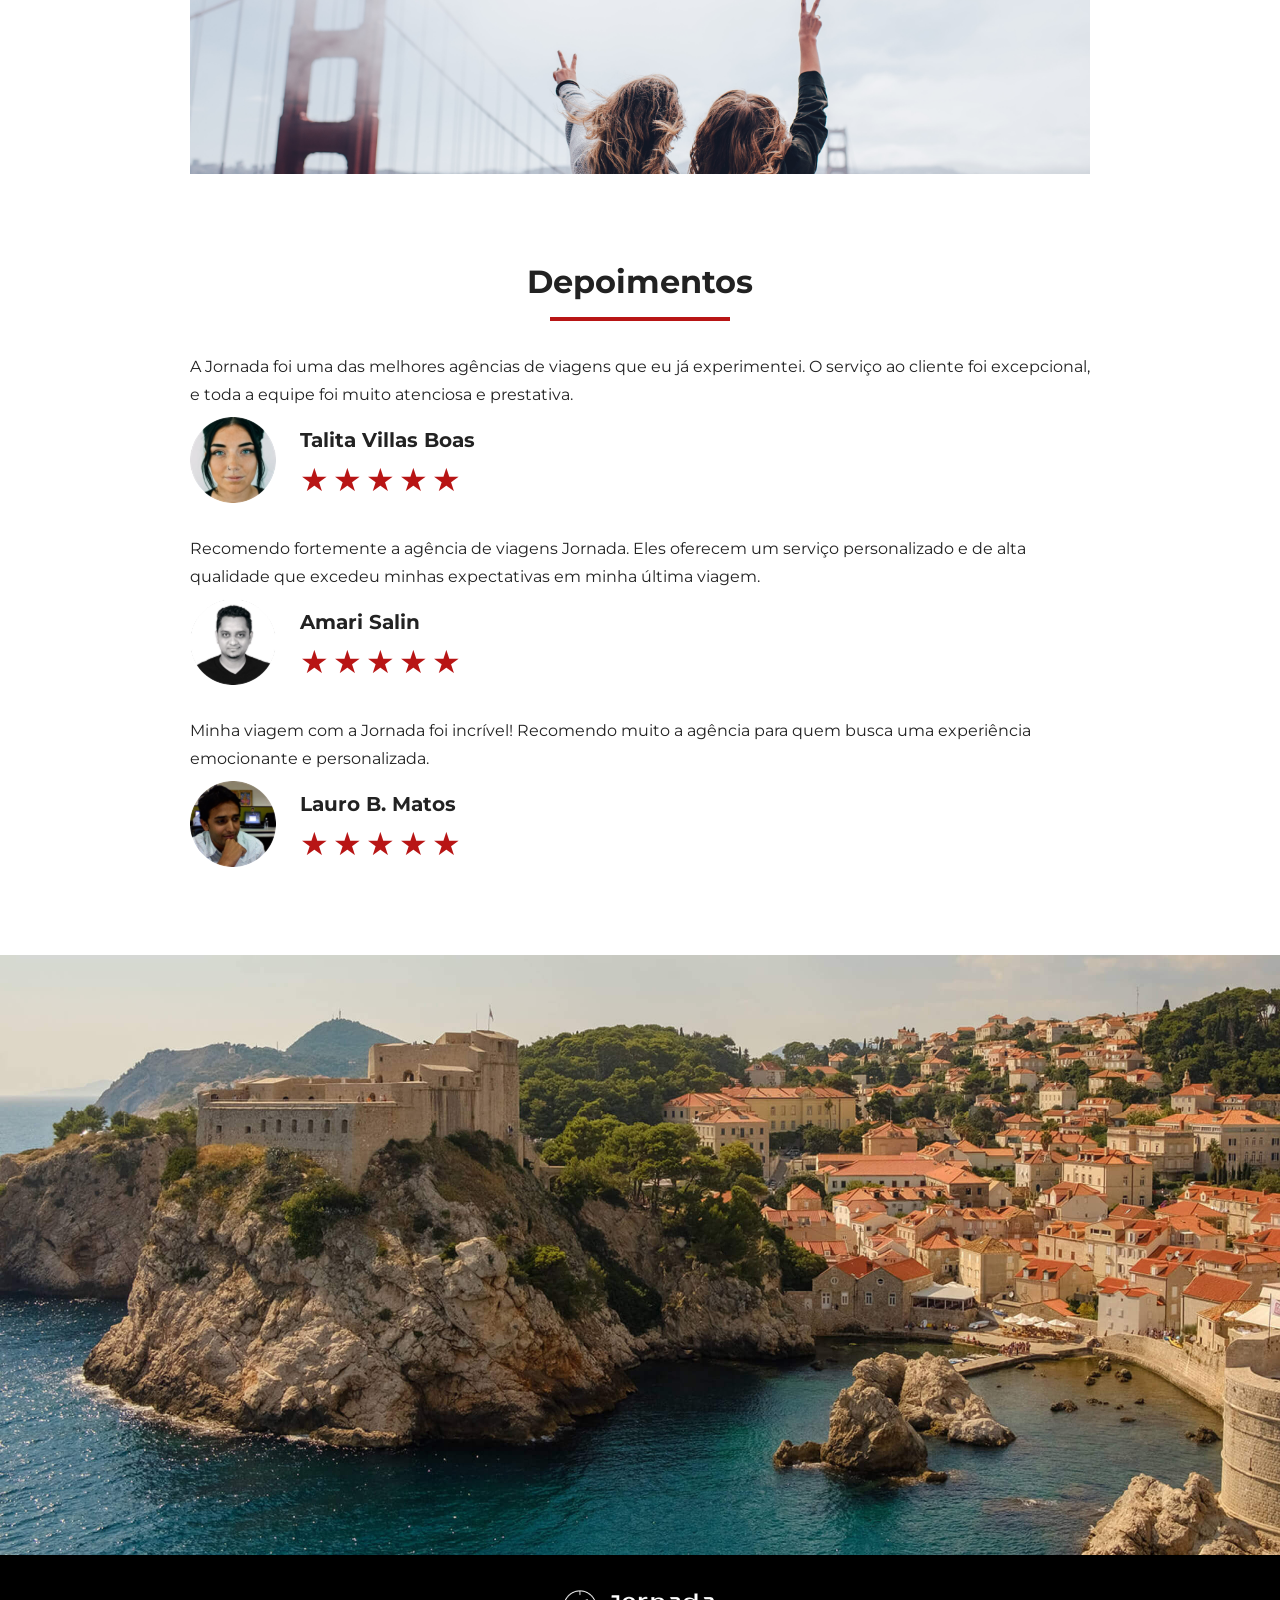
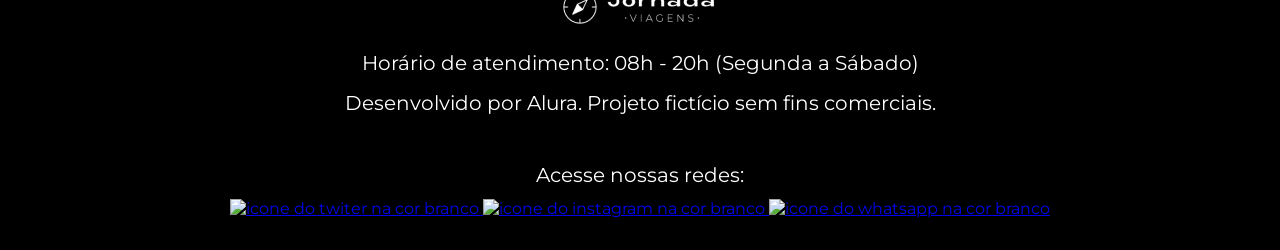
==== commit 9ddf28fc: "Adiciona estilo ao footer" ====
--- a/index.html
+++ b/index.html
@@ -319,12 +319,13 @@
       <div class="hero-img"></div>
     </div>
     <footer class="main-footer">
-      <div>
+      <div class="footer-content">
         <img src="/img/logo-footer.png" alt="logo completo Jornada Viagens" />
         <p>Horário de atendimento: 08h - 20h (Segunda a Sábado)</p>
         <p>Desenvolvido por Alura. Projeto fictício sem fins comerciais.</p>
       </div>
-      <div>
+      <div class="footer-social">
+        <p>Acesse nossas redes:</p>
         <a href="#" target="_blank" title="Acesse o twiter do Jornada Viagem">
           <img src="img/icone-twiter.png" alt="icone do twiter na cor branco">
         </a>
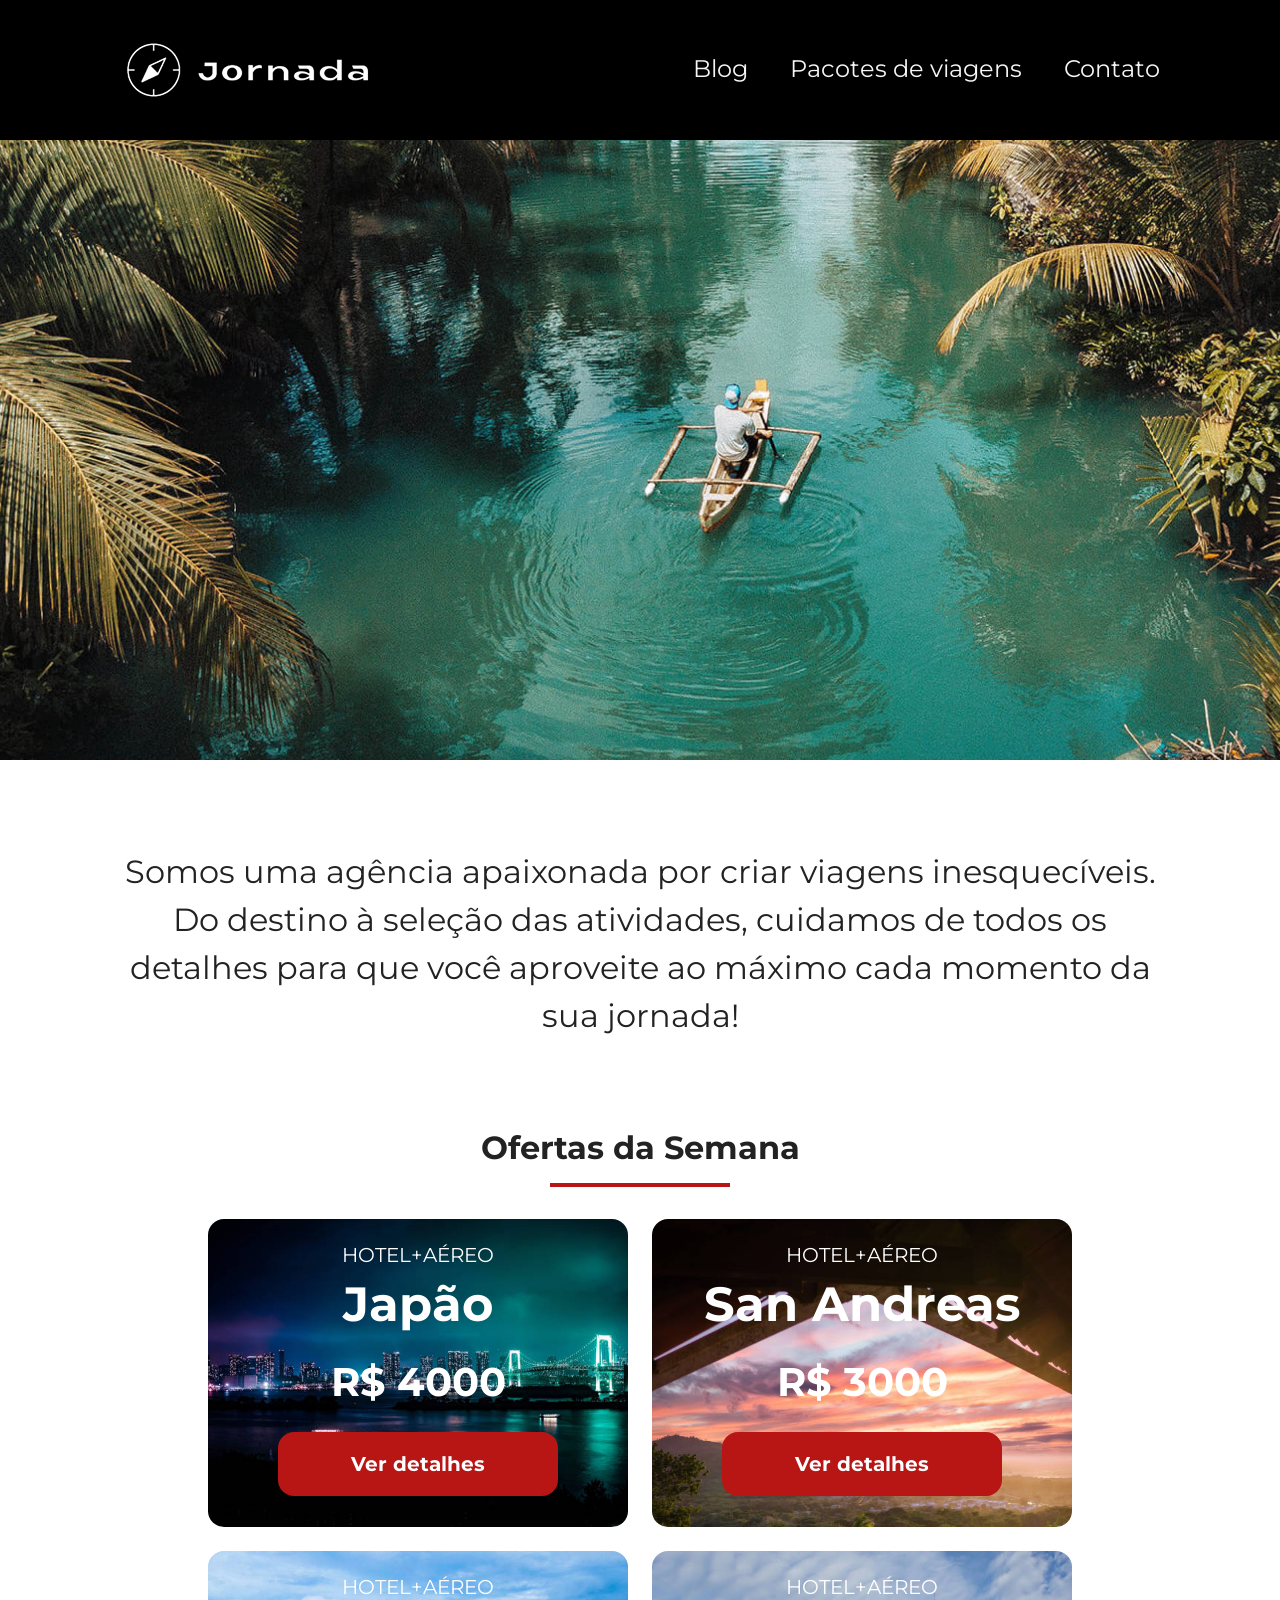
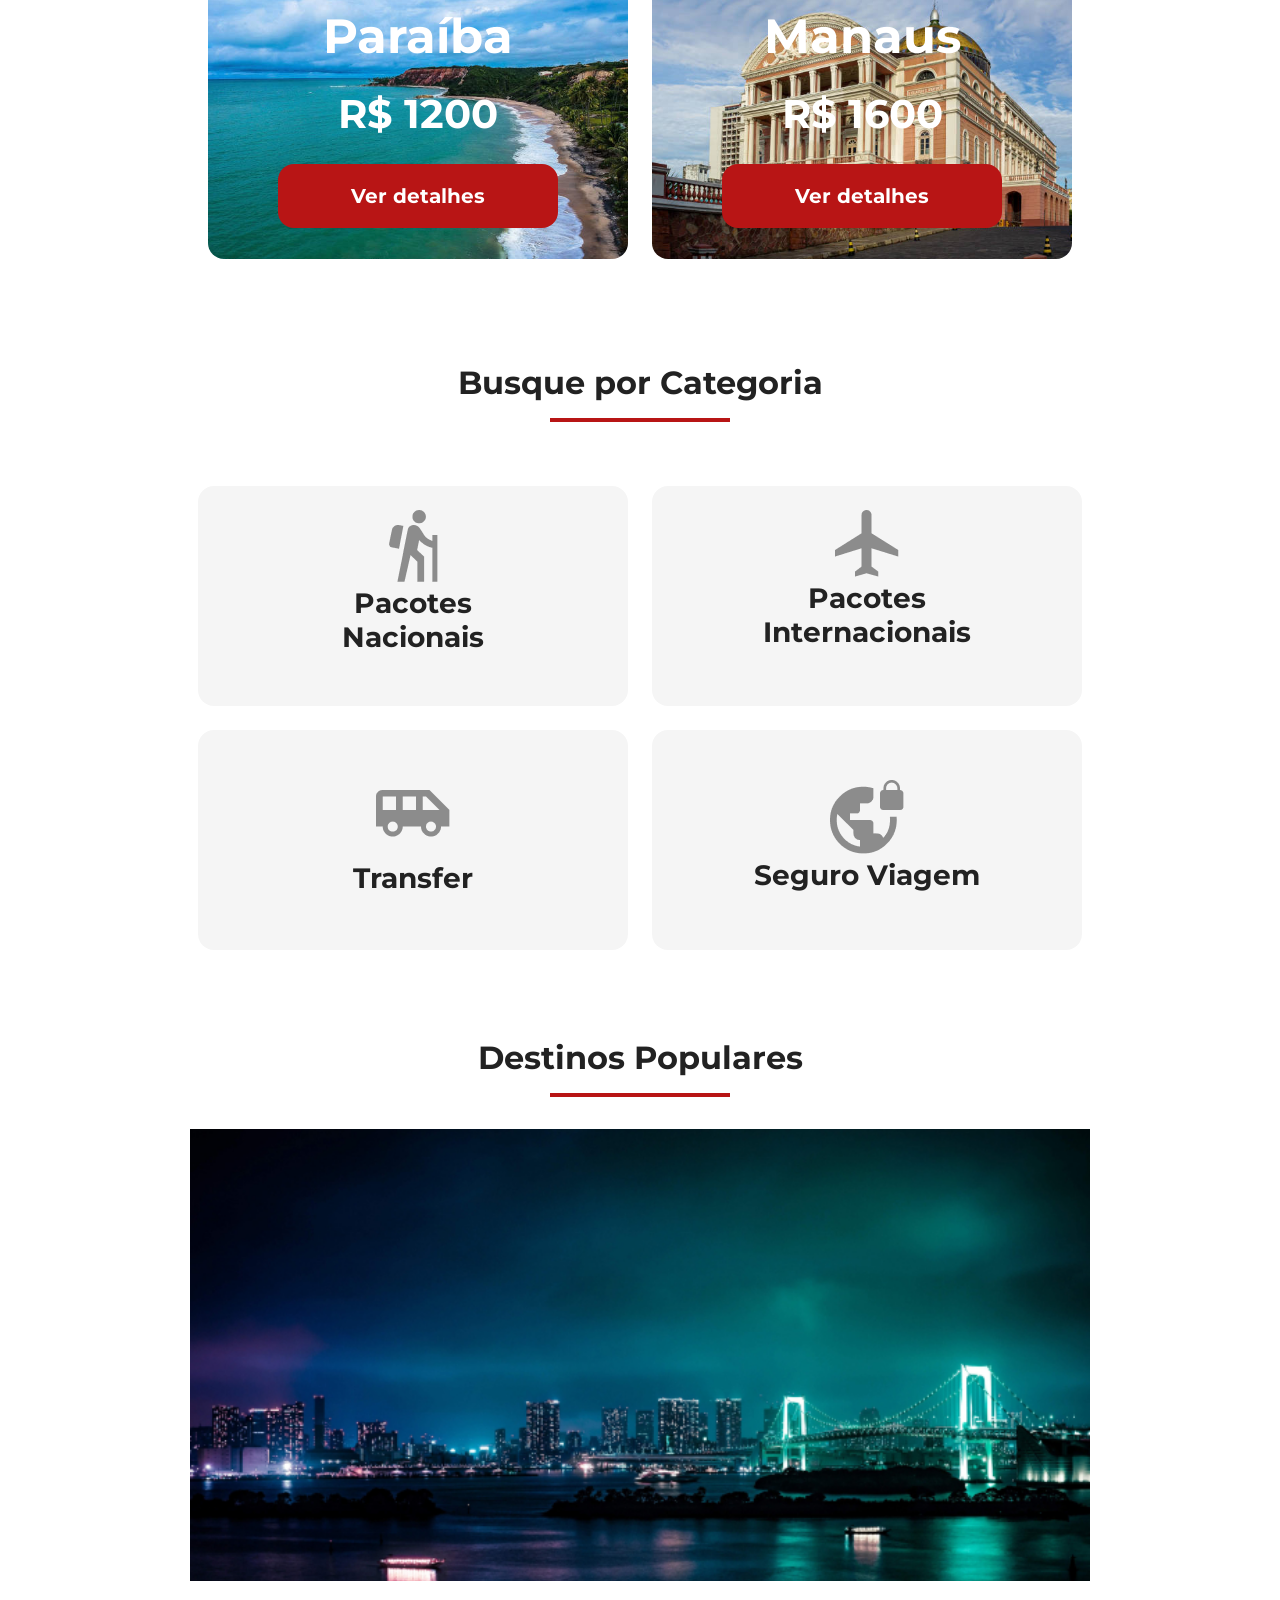
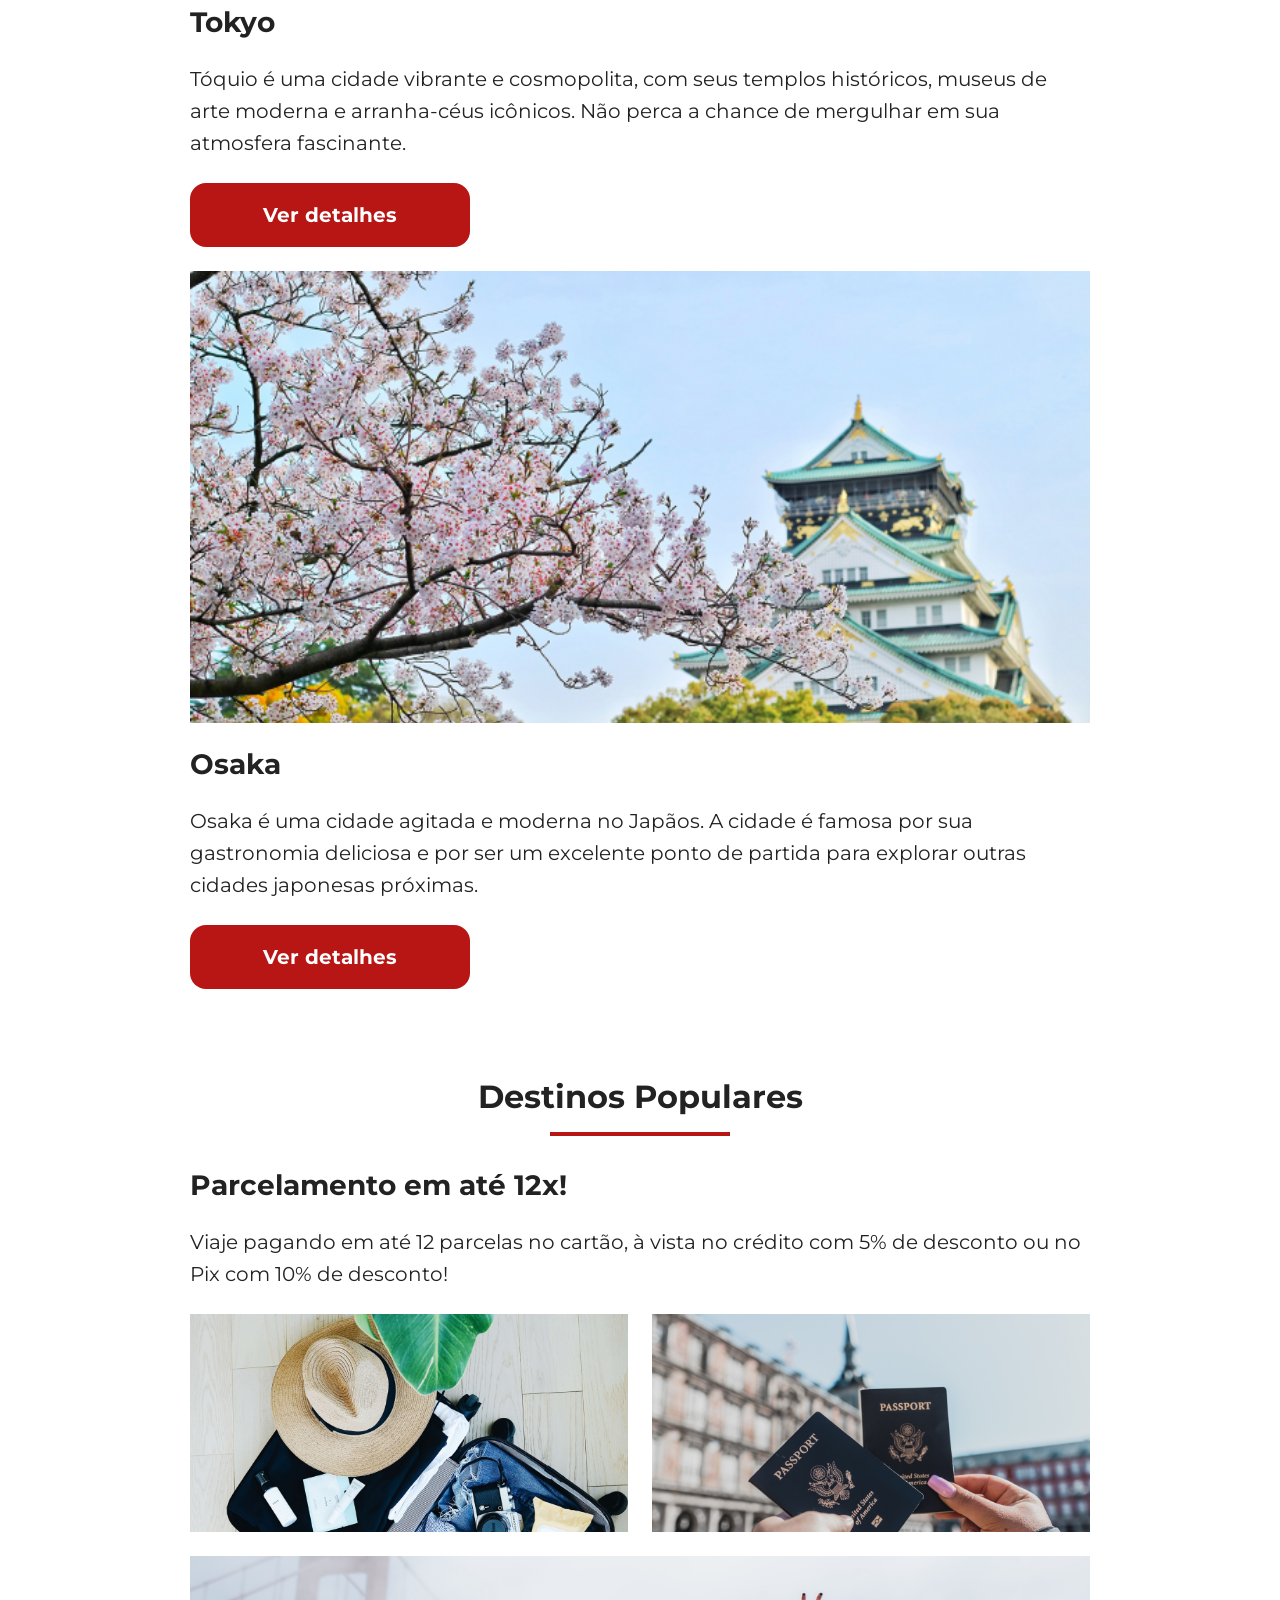
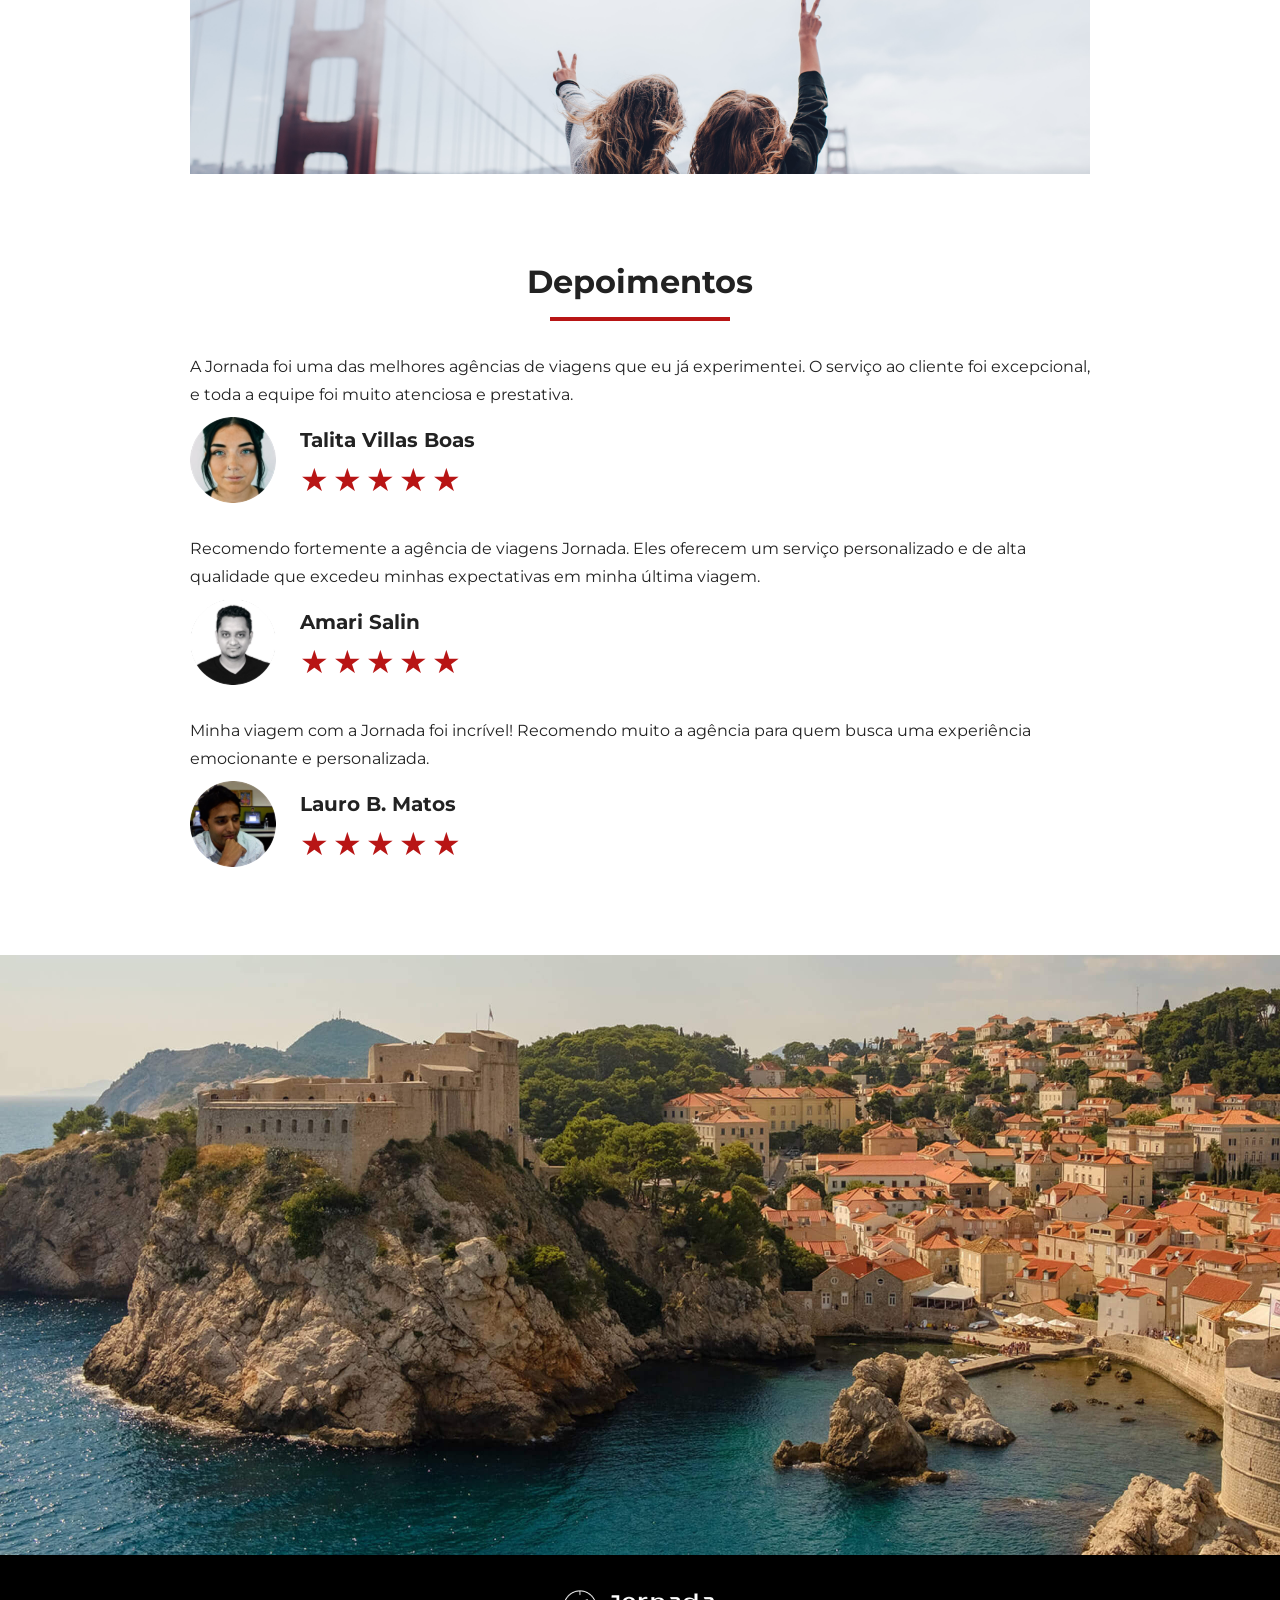
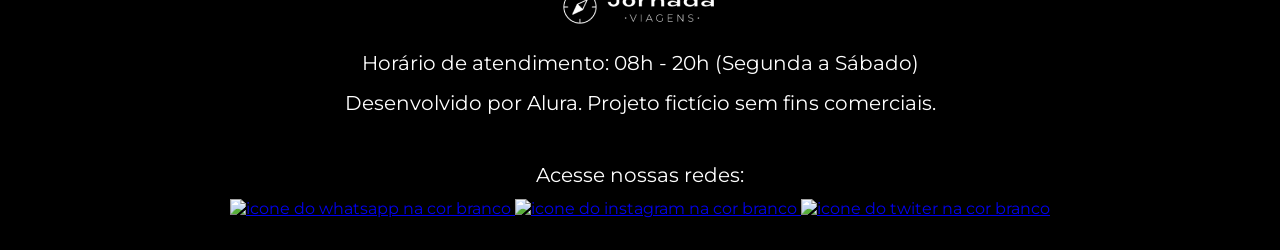
==== commit 89597413: "Adiciona melhorias de acessibilidade" ====
--- a/index.html
+++ b/index.html
@@ -48,276 +48,299 @@
         </nav>
       </div>
     </header>
-    <section class="hero">
-      <div class="hero-img"></div>
-      <h2>
-        Somos uma agência apaixonada por criar viagens inesquecíveis. Do destino
-        à seleção das atividades, cuidamos de todos os detalhes para que você
-        aproveite ao máximo cada momento da sua jornada!
-      </h2>
-    </section>
-    <section class="offers">
-      <div class="section-title">
-        <h2>Ofertas da Semana</h2>
-        <hr />
+    <main>
+      <section class="hero">
+        <div class="hero-img"></div>
+        <h2>
+          Somos uma agência apaixonada por criar viagens inesquecíveis. Do
+          destino à seleção das atividades, cuidamos de todos os detalhes para
+          que você aproveite ao máximo cada momento da sua jornada!
+        </h2>
+      </section>
+      <section class="offers">
+        <div class="section-title">
+          <h2>Ofertas da Semana</h2>
+          <hr />
+        </div>
+        <div class="offers-cards">
+          <article class="card japao">
+            <header>
+              <p>HOTEL+AÉREO</p>
+              <h3>
+                Japão
+                <br />
+                <span>R$ 4000</span>
+              </h3>
+            </header>
+            <footer>
+              <a href="#" class="button">Ver detalhes</a>
+            </footer>
+          </article>
+
+          <article class="card san-andreas">
+            <header>
+              <p>HOTEL+AÉREO</p>
+              <h3>
+                San Andreas
+                <br />
+                <span>R$ 3000</span>
+              </h3>
+            </header>
+            <footer>
+              <a href="#" class="button">Ver detalhes</a>
+            </footer>
+          </article>
+
+          <article class="card paraiba">
+            <header>
+              <p>HOTEL+AÉREO</p>
+              <h3>
+                Paraíba
+                <br />
+                <span>R$ 1200</span>
+              </h3>
+            </header>
+            <footer>
+              <a href="#" class="button">Ver detalhes</a>
+            </footer>
+          </article>
+
+          <article class="card manaus">
+            <header>
+              <p>HOTEL+AÉREO</p>
+              <h3>
+                Manaus
+                <br />
+                <span>R$ 1600</span>
+              </h3>
+            </header>
+            <footer>
+              <a href="#" class="button">Ver detalhes</a>
+            </footer>
+          </article>
+        </div>
+      </section>
+      <section class="categories">
+        <div class="section-title">
+          <h2>Busque por Categoria</h2>
+          <hr />
+        </div>
+        <div class="categories-cards">
+          <a
+            href="#"
+            class="card"
+            target="_blank"
+            title="Busque pela categoria Pacotes Nacionais"
+          >
+            <img
+              src="/img/icone-caminhada.png"
+              alt="ícone cinza representando uma pessoa fazendo tracking"
+            />
+            <h3 class="content-title">
+              Pacotes <br />
+              Nacionais
+            </h3>
+          </a>
+
+          <a
+            href="#"
+            class="card"
+            target="_blank"
+            title="Busque pela categoria Pacotes Internacionais"
+          >
+            <img
+              src="/img/icone-aviao.png"
+              alt="ícone cinza representando um avião"
+            />
+            <h3 class="content-title">
+              Pacotes <br />
+              Internacionais
+            </h3>
+          </a>
+
+          <a
+            href="#"
+            class="card single-line transfer"
+            target="_blank"
+            title="Busque pela categoria Transfer"
+          >
+            <img
+              src="/img/icone-onibus.png"
+              alt="ícone cinza representando um ônibus"
+            />
+            <h3 class="content-title">Transfer</h3>
+          </a>
+
+          <a
+            href="#"
+            class="card single-line"
+            target="_blank"
+            title="Busque pela categoria Seguro Viagem"
+          >
+            <img
+              src="/img/icone-globo-com-cadiado.png"
+              alt="ícone cinza representando o planeta terra com um cadeado"
+            />
+            <h3 class="content-title">Seguro Viagem</h3>
+          </a>
+        </div>
+      </section>
+      <section class="destinations">
+        <div class="section-title">
+          <h2>Destinos Populares</h2>
+          <hr />
+        </div>
+        <div class="destination-items">
+          <article class="item tokyo">
+            <header>
+              <div class="img-item"></div>
+              <h3 class="content-title">Tokyo</h3>
+            </header>
+            <p class="content-text">
+              Tóquio é uma cidade vibrante e cosmopolita, com seus templos
+              históricos, museus de arte moderna e arranha-céus icônicos. Não
+              perca a chance de mergulhar em sua atmosfera fascinante.
+            </p>
+            <footer>
+              <a
+                href="#"
+                class="button"
+                target="_blank"
+                title="Veja mais detalhes de destino Tokyo"
+                >Ver detalhes</a
+              >
+            </footer>
+          </article>
+
+          <article class="item osaka">
+            <header>
+              <div class="img-item"></div>
+              <h3 class="content-title">Osaka</h3>
+            </header>
+            <p class="content-text">
+              Osaka é uma cidade agitada e moderna no Japãos. A cidade é famosa
+              por sua gastronomia deliciosa e por ser um excelente ponto de
+              partida para explorar outras cidades japonesas próximas.
+            </p>
+            <footer>
+              <a
+                href="#"
+                class="button"
+                target="_blank"
+                title="Veja mais detalhes do destino Osaka"
+                >Ver detalhes</a
+              >
+            </footer>
+          </article>
+        </div>
+      </section>
+      <section class="payments">
+        <div class="section-title">
+          <h2>Destinos Populares</h2>
+          <hr />
+        </div>
+        <div class="content-container">
+          <div class="text-content">
+            <h3 class="content-title">Parcelamento em até 12x!</h3>
+            <p class="content-text">
+              Viaje pagando em até 12 parcelas no cartão, à vista no crédito com
+              5% de desconto ou no Pix com 10% de desconto!
+            </p>
+          </div>
+          <div class="image-gallery">
+            <div class="image first"></div>
+            <div class="image second"></div>
+            <div class="image third colspan-2"></div>
+          </div>
+        </div>
+      </section>
+      <section class="testimonials">
+        <div class="section-title">
+          <h2>Depoimentos</h2>
+          <hr />
+        </div>
+        <div class="testimonials-container">
+          <article>
+            <header>
+              <p>
+                A Jornada foi uma das melhores agências de viagens que eu já
+                experimentei. O serviço ao cliente foi excepcional, e toda a
+                equipe foi muito atenciosa e prestativa.
+              </p>
+            </header>
+            <footer>
+              <img
+                src="/img/avatar-talita.png"
+                alt="imagem de perfil de Talita Villas Boas"
+              />
+              <div class="profile-content">
+                <h3>Talita Villas Boas</h3>
+                <div class="rating">
+                  <span class="star">★</span>
+                  <span class="star">★</span>
+                  <span class="star">★</span>
+                  <span class="star">★</span>
+                  <span class="star">★</span>
+                </div>
+              </div>
+            </footer>
+          </article>
+          <article>
+            <header>
+              <p>
+                Recomendo fortemente a agência de viagens Jornada. Eles oferecem
+                um serviço personalizado e de alta qualidade que excedeu minhas
+                expectativas em minha última viagem.
+              </p>
+            </header>
+            <footer>
+              <img
+                src="/img/avatar-amari.png"
+                alt="imagem de perfil de Talita Villas Boas"
+              />
+              <div class="profile-content">
+                <h3>Amari Salin</h3>
+                <div class="rating">
+                  <span class="star">★</span>
+                  <span class="star">★</span>
+                  <span class="star">★</span>
+                  <span class="star">★</span>
+                  <span class="star">★</span>
+                </div>
+              </div>
+            </footer>
+          </article>
+          <article>
+            <header>
+              <p>
+                Minha viagem com a Jornada foi incrível! Recomendo muito a
+                agência para quem busca uma experiência emocionante e
+                personalizada.
+              </p>
+            </header>
+            <footer>
+              <img
+                src="/img/avatar-lauro.png"
+                alt="imagem de perfil de Talita Villas Boas"
+              />
+              <div class="profile-content">
+                <h3>Lauro B. Matos</h3>
+                <div class="rating">
+                  <span class="star">★</span>
+                  <span class="star">★</span>
+                  <span class="star">★</span>
+                  <span class="star">★</span>
+                  <span class="star">★</span>
+                </div>
+              </div>
+            </footer>
+          </article>
+        </div>
+      </section>
+      <div class="bottom-hero">
+        <div class="hero-img"></div>
       </div>
-      <div class="offers-cards">
-        <article class="card japao">
-          <header>
-            <p>HOTEL+AÉREO</p>
-            <h3>
-              Japão
-              <br />
-              <span>R$ 4000</span>
-            </h3>
-          </header>
-          <footer>
-            <a href="#" class="button">Ver detalhes</a>
-          </footer>
-        </article>
-
-        <article class="card san-andreas">
-          <header>
-            <p>HOTEL+AÉREO</p>
-            <h3>
-              San Andreas
-              <br />
-              <span>R$ 3000</span>
-            </h3>
-          </header>
-          <footer>
-            <a href="#" class="button">Ver detalhes</a>
-          </footer>
-        </article>
-
-        <article class="card paraiba">
-          <header>
-            <p>HOTEL+AÉREO</p>
-            <h3>
-              Paraíba
-              <br />
-              <span>R$ 1200</span>
-            </h3>
-          </header>
-          <footer>
-            <a href="#" class="button">Ver detalhes</a>
-          </footer>
-        </article>
-
-        <article class="card manaus">
-          <header>
-            <p>HOTEL+AÉREO</p>
-            <h3>
-              Manaus
-              <br />
-              <span>R$ 1600</span>
-            </h3>
-          </header>
-          <footer>
-            <a href="#" class="button">Ver detalhes</a>
-          </footer>
-        </article>
-      </div>
-    </section>
-    <section class="categories">
-      <div class="section-title">
-        <h2>Busque por Categoria</h2>
-        <hr />
-      </div>
-      <div class="categories-cards">
-        <a
-          href="#"
-          class="card"
-          target="_blank"
-          title="Busque pela categoria Pacotes Nacionais"
-        >
-          <img
-            src="/img/icone-caminhada.png"
-            alt="ícone cinza representando uma pessoa fazendo tracking"
-          />
-          <h3 class="content-title">
-            Pacotes <br />
-            Nacionais
-          </h3>
-        </a>
-
-        <a
-          href="#"
-          class="card"
-          target="_blank"
-          title="Busque pela categoria Pacotes Internacionais"
-        >
-          <img
-            src="/img/icone-aviao.png"
-            alt="ícone cinza representando um avião"
-          />
-          <h3 class="content-title">
-            Pacotes <br />
-            Internacionais
-          </h3>
-        </a>
-
-        <a
-          href="#"
-          class="card single-line transfer"
-          target="_blank"
-          title="Busque pela categoria Transfer"
-        >
-          <img
-            src="/img/icone-onibus.png"
-            alt="ícone cinza representando um ônibus"
-          />
-          <h3 class="content-title">Transfer</h3>
-        </a>
-
-        <a
-          href="#"
-          class="card single-line"
-          target="_blank"
-          title="Busque pela categoria Seguro Viagem"
-        >
-          <img
-            src="/img/icone-globo-com-cadiado.png"
-            alt="ícone cinza representando o planeta terra com um cadeado"
-          />
-          <h3 class="content-title">Seguro Viagem</h3>
-        </a>
-      </div>
-    </section>
-    <section class="destinations">
-      <div class="section-title">
-        <h2>Destinos Populares</h2>
-        <hr />
-      </div>
-      <div class="destination-items">
-        <article class="item tokyo">
-          <header>
-            <div class="img-item"></div>
-            <h4 class="content-title">Tokyo</h4>
-          </header>
-          <p class="content-text">
-            Tóquio é uma cidade vibrante e cosmopolita, com seus templos
-            históricos, museus de arte moderna e arranha-céus icônicos. Não
-            perca a chance de mergulhar em sua atmosfera fascinante.
-          </p>
-          <footer>
-            <a
-              href="#"
-              class="button"
-              target="_blank"
-              title="Veja mais detalhes de destino Tokyo"
-              >Ver detalhes</a
-            >
-          </footer>
-        </article>
-
-        <article class="item osaka">
-          <header>
-            <div class="img-item"></div>
-            <h4 class="content-title">Osaka</h4>
-          </header>
-          <p class="content-text">
-            Osaka é uma cidade agitada e moderna no Japãos. A cidade é famosa
-            por sua gastronomia deliciosa e por ser um excelente ponto de
-            partida para explorar outras cidades japonesas próximas.
-          </p>
-          <footer>
-            <a
-              href="#"
-              class="button"
-              target="_blank"
-              title="Veja mais detalhes do destino Osaka"
-              >Ver detalhes</a
-            >
-          </footer>
-        </article>
-      </div>
-    </section>
-    <section class="payments">
-      <div class="section-title">
-        <h2>Destinos Populares</h2>
-        <hr />
-      </div>
-      <div class="content-container">
-        <div class="text-content">
-          <h3 class="content-title">Parcelamento em até 12x!</h3>
-          <p class="content-text">
-            Viaje pagando em até 12 parcelas no cartão, à vista no crédito com
-            5% de desconto ou no Pix com 10% de desconto!
-          </p>
-        </div>
-        <div class="image-gallery">
-          <div class="image first"></div>
-          <div class="image second"></div>
-          <div class="image third colspan-2"></div>
-        </div>
-      </div>
-    </section>
-    <section class="testimonials">
-      <div class="section-title">
-        <h2>Depoimentos</h2>
-        <hr /> 
-      </div>
-      <div class="testimonials-container">
-        <article>
-          <header>
-            <p>A Jornada foi uma das melhores agências de viagens que eu já experimentei. O serviço ao cliente foi excepcional, e toda a equipe foi muito atenciosa e prestativa.</p>
-          </header>
-          <footer>
-            <img src="/img/avatar-talita.png" alt="imagem de perfil de Talita Villas Boas">
-            <div class="profile-content">
-              <h4>Talita Villas Boas</h4>
-              <div class="rating">
-                <span class="star">★</span>
-                <span class="star">★</span>
-                <span class="star">★</span>
-                <span class="star">★</span>
-                <span class="star">★</span>
-              </div>
-            </div>
-          </footer>
-        </article>
-        <article>
-          <header>
-            <p>Recomendo fortemente a agência de viagens Jornada. Eles oferecem um serviço personalizado e de alta qualidade que excedeu minhas expectativas em minha última viagem.</p>
-          </header>
-          <footer>
-            <img src="/img/avatar-amari.png" alt="imagem de perfil de Talita Villas Boas">
-            <div class="profile-content">
-              <h4>Amari Salin</h4>
-              <div class="rating">
-                <span class="star">★</span>
-                <span class="star">★</span>
-                <span class="star">★</span>
-                <span class="star">★</span>
-                <span class="star">★</span>
-              </div>
-            </div>
-          </footer>
-        </article>
-        <article>
-          <header>
-            <p>Minha viagem com a Jornada foi incrível! Recomendo muito a agência para quem busca uma experiência emocionante e personalizada.</p>
-          </header>
-          <footer>
-            <img src="/img/avatar-lauro.png" alt="imagem de perfil de Talita Villas Boas">
-            <div class="profile-content">
-              <h4>Lauro B. Matos</h4>
-              <div class="rating">
-                <span class="star">★</span>
-                <span class="star">★</span>
-                <span class="star">★</span>
-                <span class="star">★</span>
-                <span class="star">★</span>
-              </div>
-            </div>
-          </footer>
-        </article>
-      </div>
-    </section>
-    <div class="bottom-hero">
-      <div class="hero-img"></div>
-    </div>
+    </main>
     <footer class="main-footer">
       <div class="footer-content">
         <img src="/img/logo-footer.png" alt="logo completo Jornada Viagens" />
@@ -326,16 +349,26 @@
       </div>
       <div class="footer-social">
         <p>Acesse nossas redes:</p>
+        <a href="#" target="_blank" title="Acesse o whatsapp do Jornada Viagem">
+          <img
+            src="img/icone-whatsapp.png"
+            alt="icone do whatsapp na cor branco"
+          />
+        </a>
+        <a
+          href="#"
+          target="_blank"
+          title="Acesse o instagram do Jornada Viagem"
+        >
+          <img
+            src="img/icone-instagram.png"
+            alt="icone do instagram na cor branco"
+          />
+        </a>
         <a href="#" target="_blank" title="Acesse o twiter do Jornada Viagem">
-          <img src="img/icone-twiter.png" alt="icone do twiter na cor branco">
-        </a>
-        <a href="#" target="_blank" title="Acesse o instagram do Jornada Viagem">
-          <img src="img/icone-instagram.png" alt="icone do instagram na cor branco">
-        </a>
-        <a href="#" target="_blank" title="Acesse o whatsapp do Jornada Viagem">
-          <img src="img/icone-whatsapp.png" alt="icone do whatsapp na cor branco">
+          <img src="img/icone-twiter.png" alt="icone do twiter na cor branco" />
         </a>
       </div>
     </footer>
   </body>
-</html>+</html>
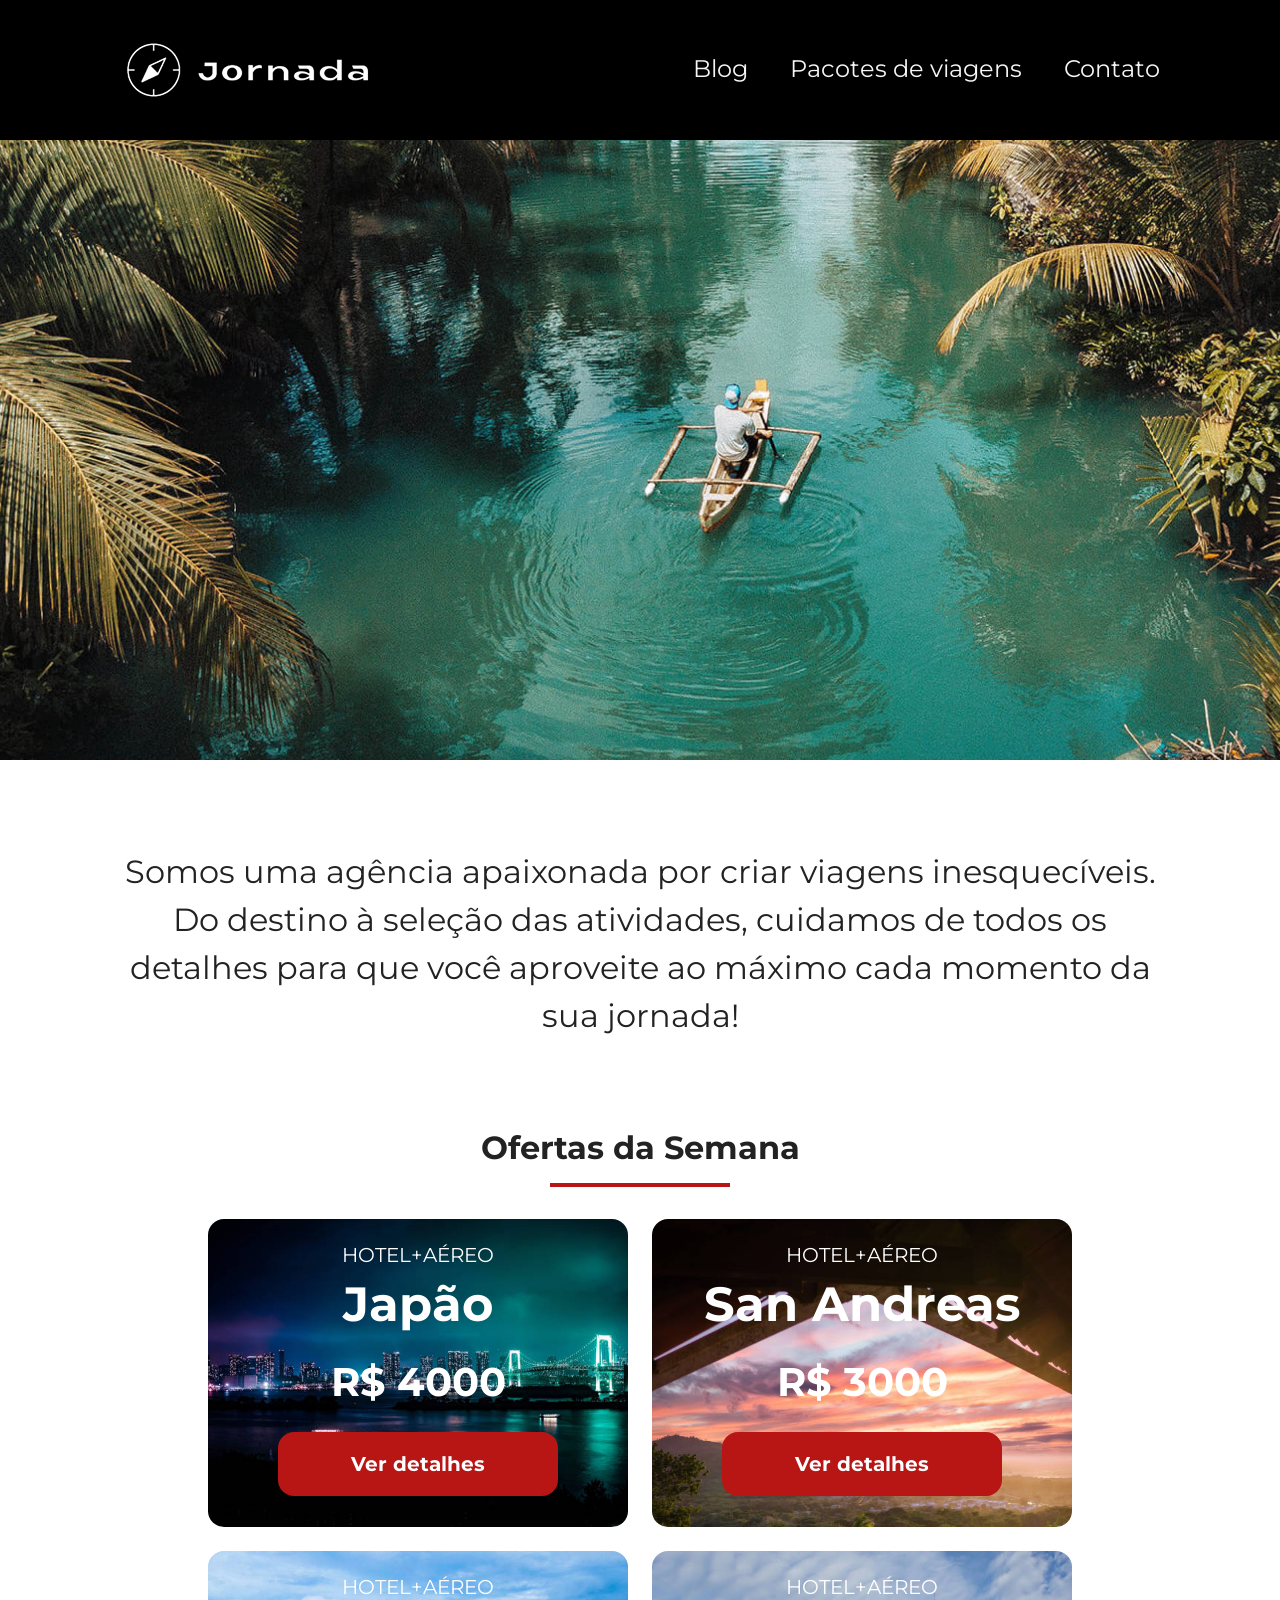
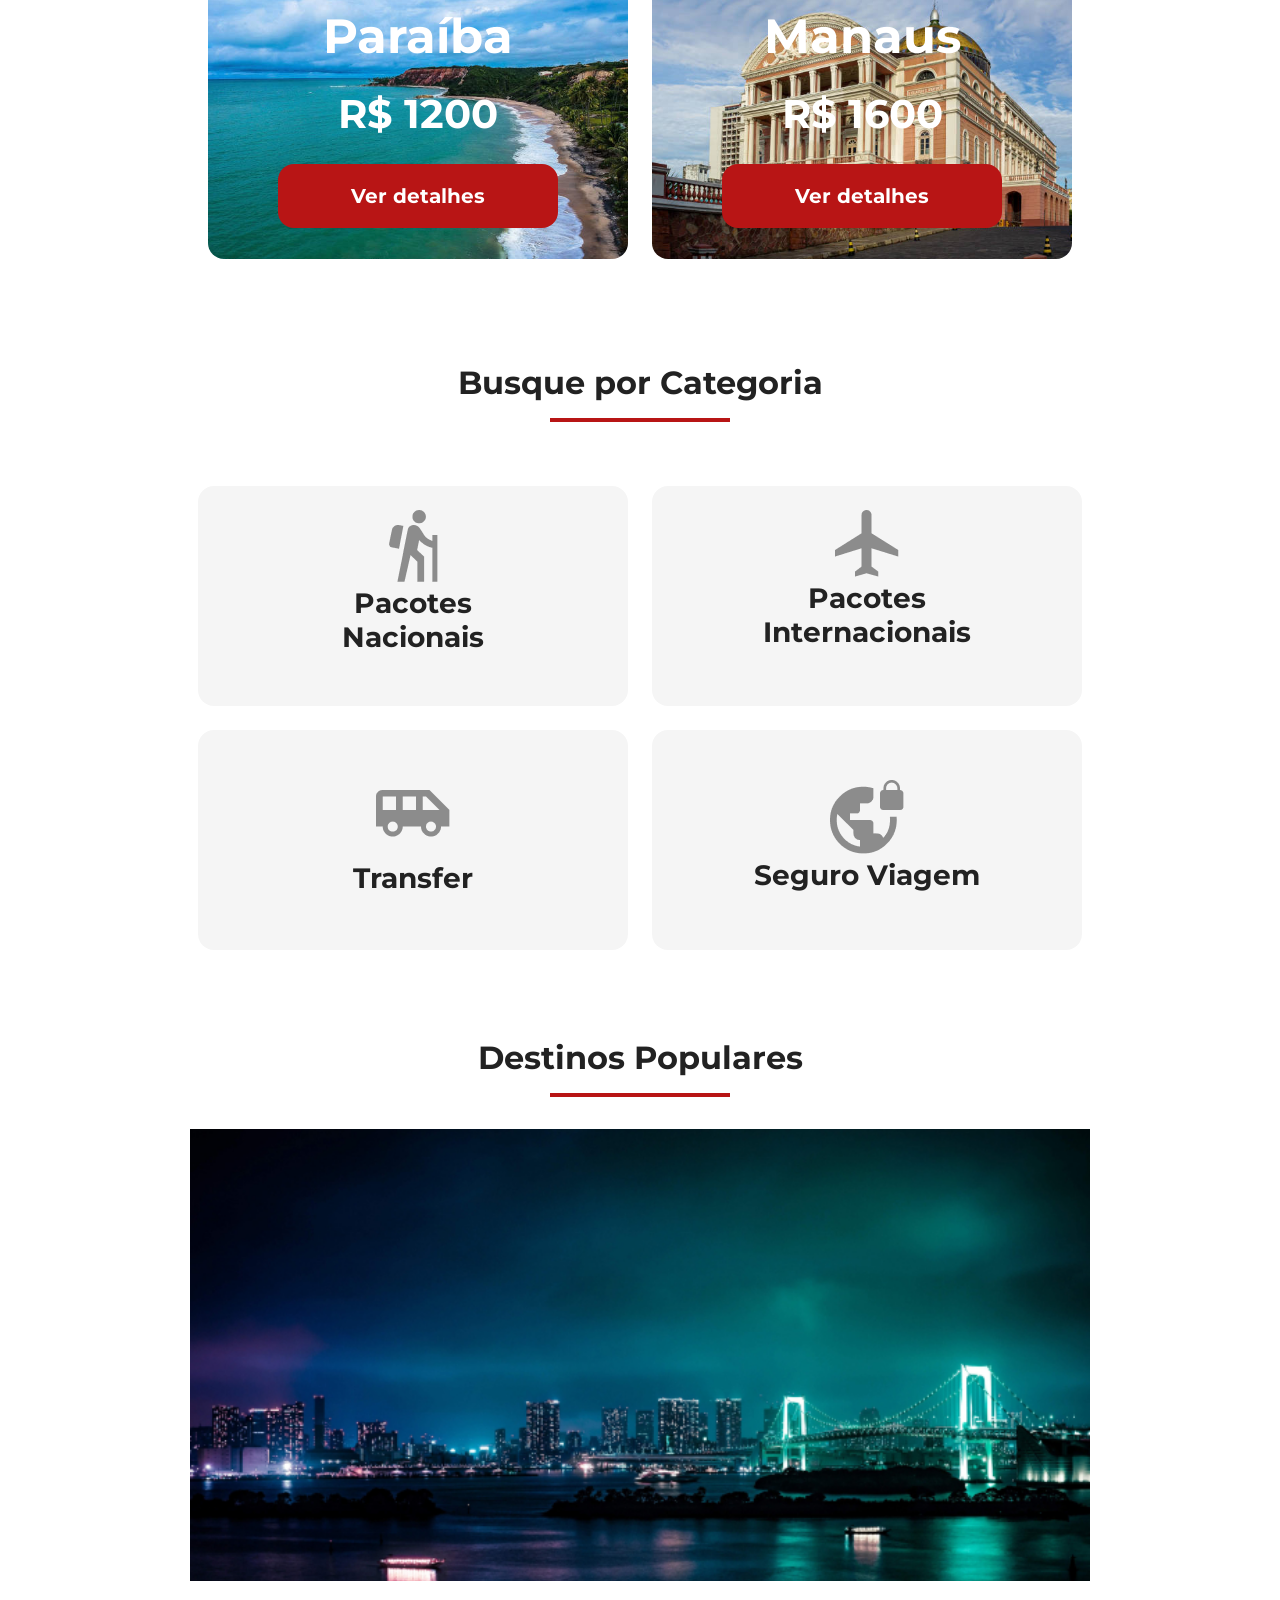
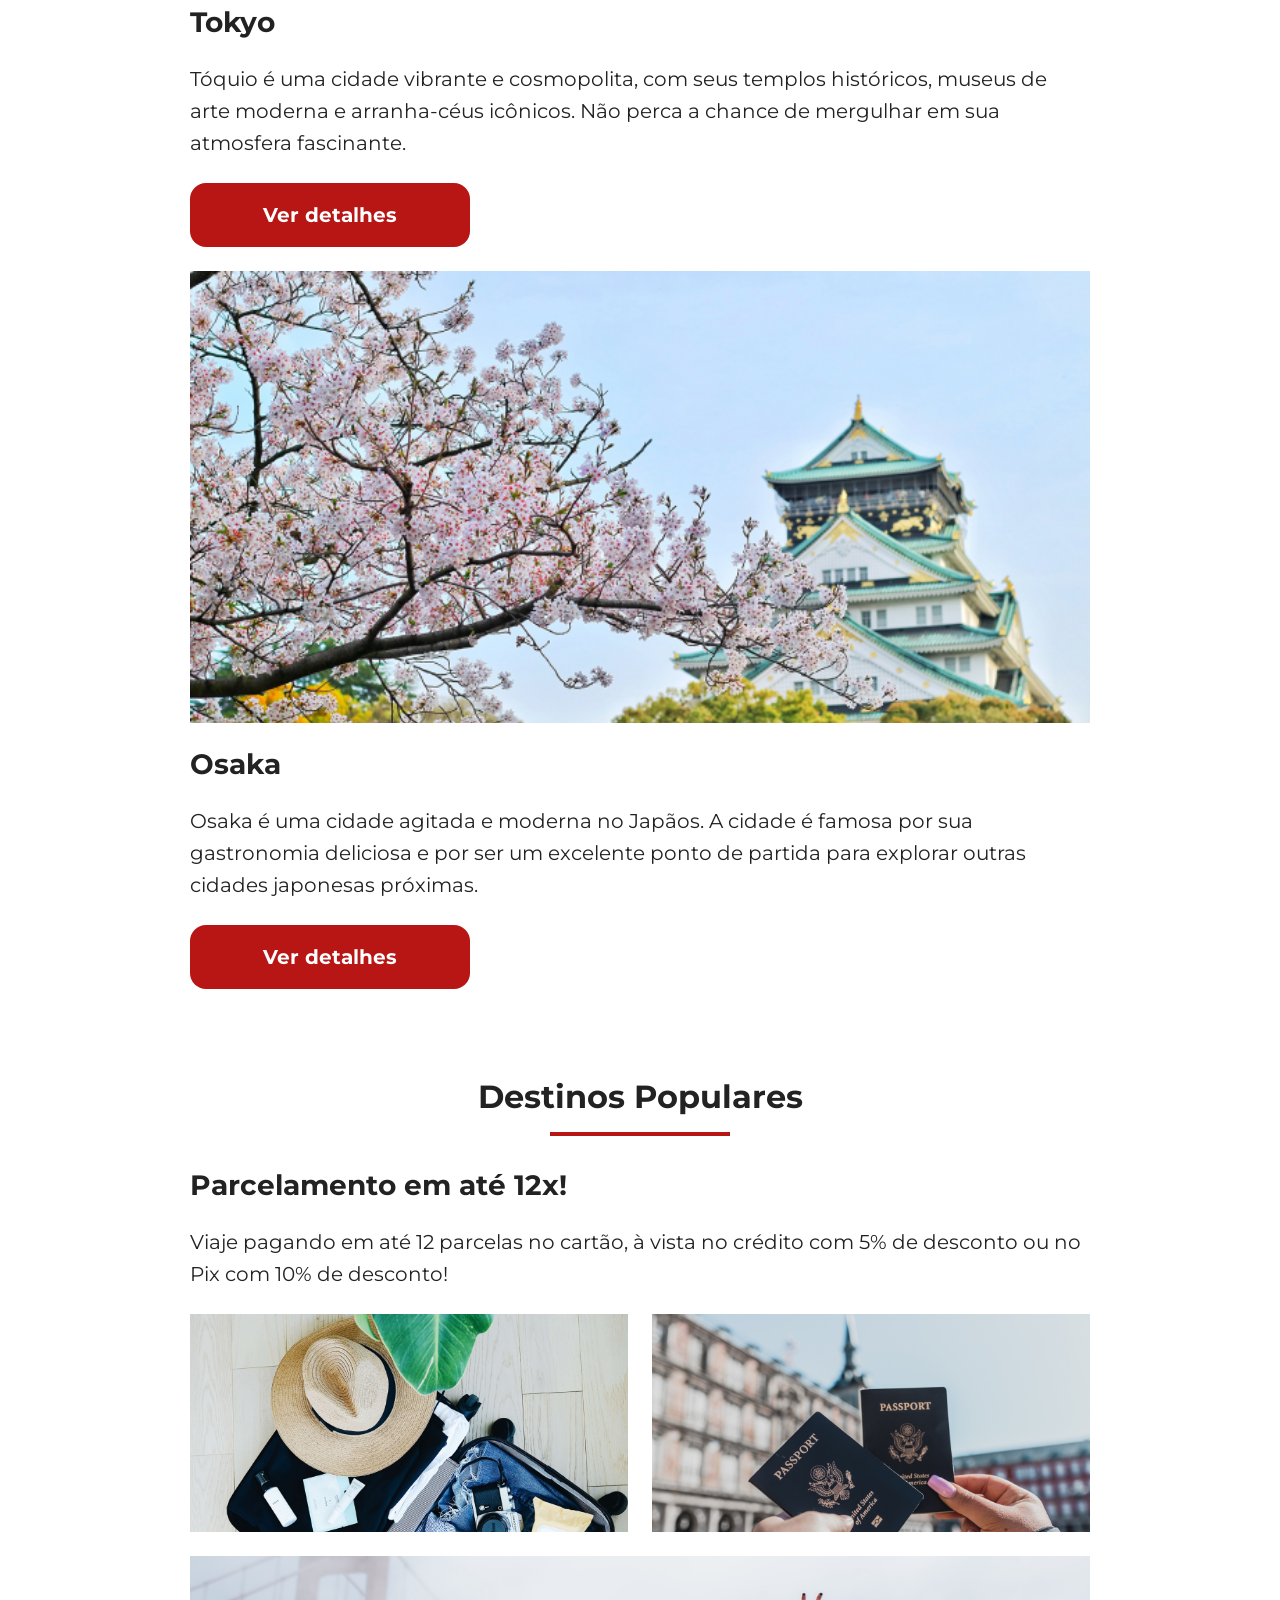
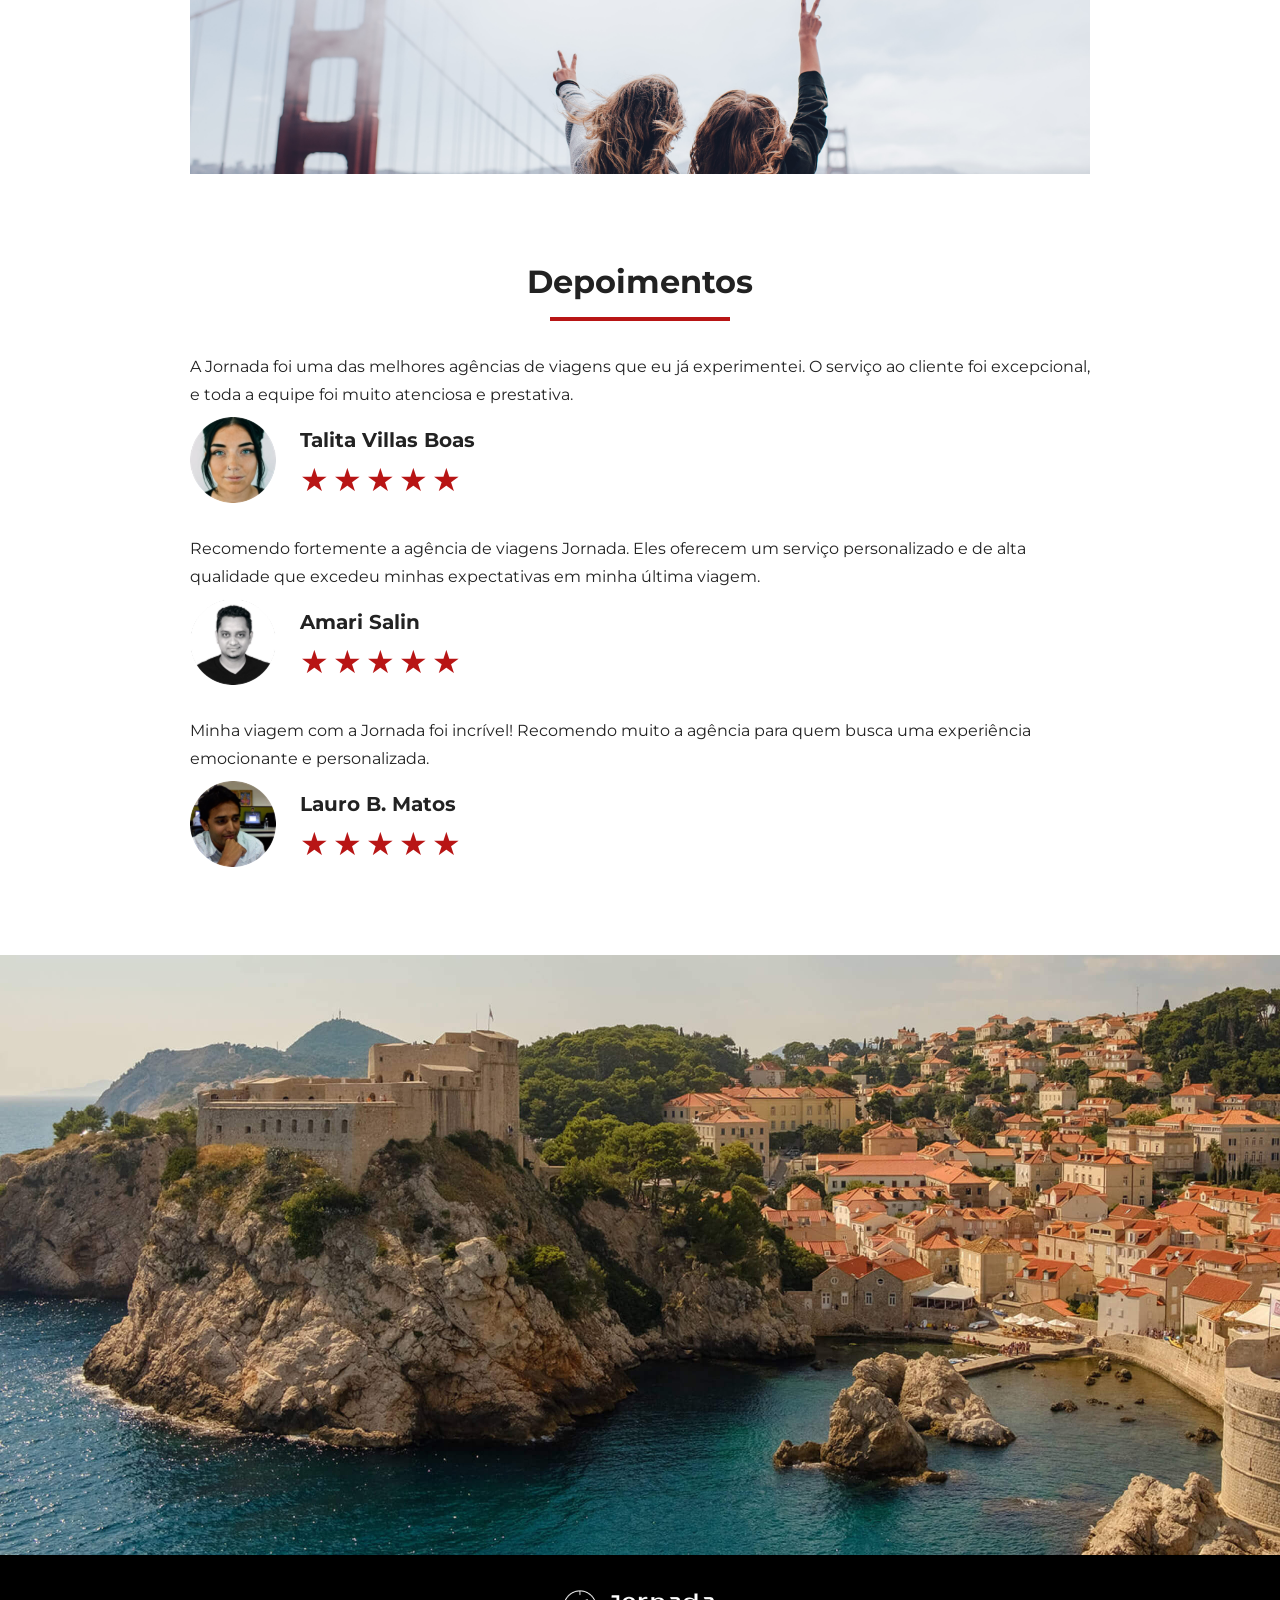
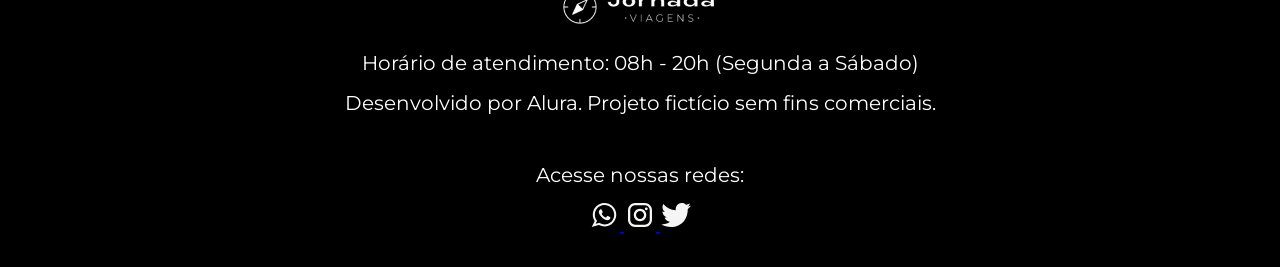
==== commit a059873e: "Adiciona favico" ====
--- a/index.html
+++ b/index.html
@@ -3,6 +3,7 @@
   <head>
     <meta charset="UTF-8" />
     <meta name="viewport" content="width=device-width, initial-scale=1.0" />
+    <link rel="icon" href="favicon.svg" type="xml/svg">
     <link rel="stylesheet" href="/css/style.css" />
     <title>Jornada Viagens</title>
   </head>
@@ -351,7 +352,7 @@
         <p>Acesse nossas redes:</p>
         <a href="#" target="_blank" title="Acesse o whatsapp do Jornada Viagem">
           <img
-            src="img/icone-whatsapp.png"
+            src="img/icone-whatsapp.svg"
             alt="icone do whatsapp na cor branco"
           />
         </a>
@@ -361,12 +362,12 @@
           title="Acesse o instagram do Jornada Viagem"
         >
           <img
-            src="img/icone-instagram.png"
+            src="img/icone-instagram.svg"
             alt="icone do instagram na cor branco"
           />
         </a>
         <a href="#" target="_blank" title="Acesse o twiter do Jornada Viagem">
-          <img src="img/icone-twiter.png" alt="icone do twiter na cor branco" />
+          <img src="img/icone-twiter.svg" alt="icone do twiter na cor branco" />
         </a>
       </div>
     </footer>
